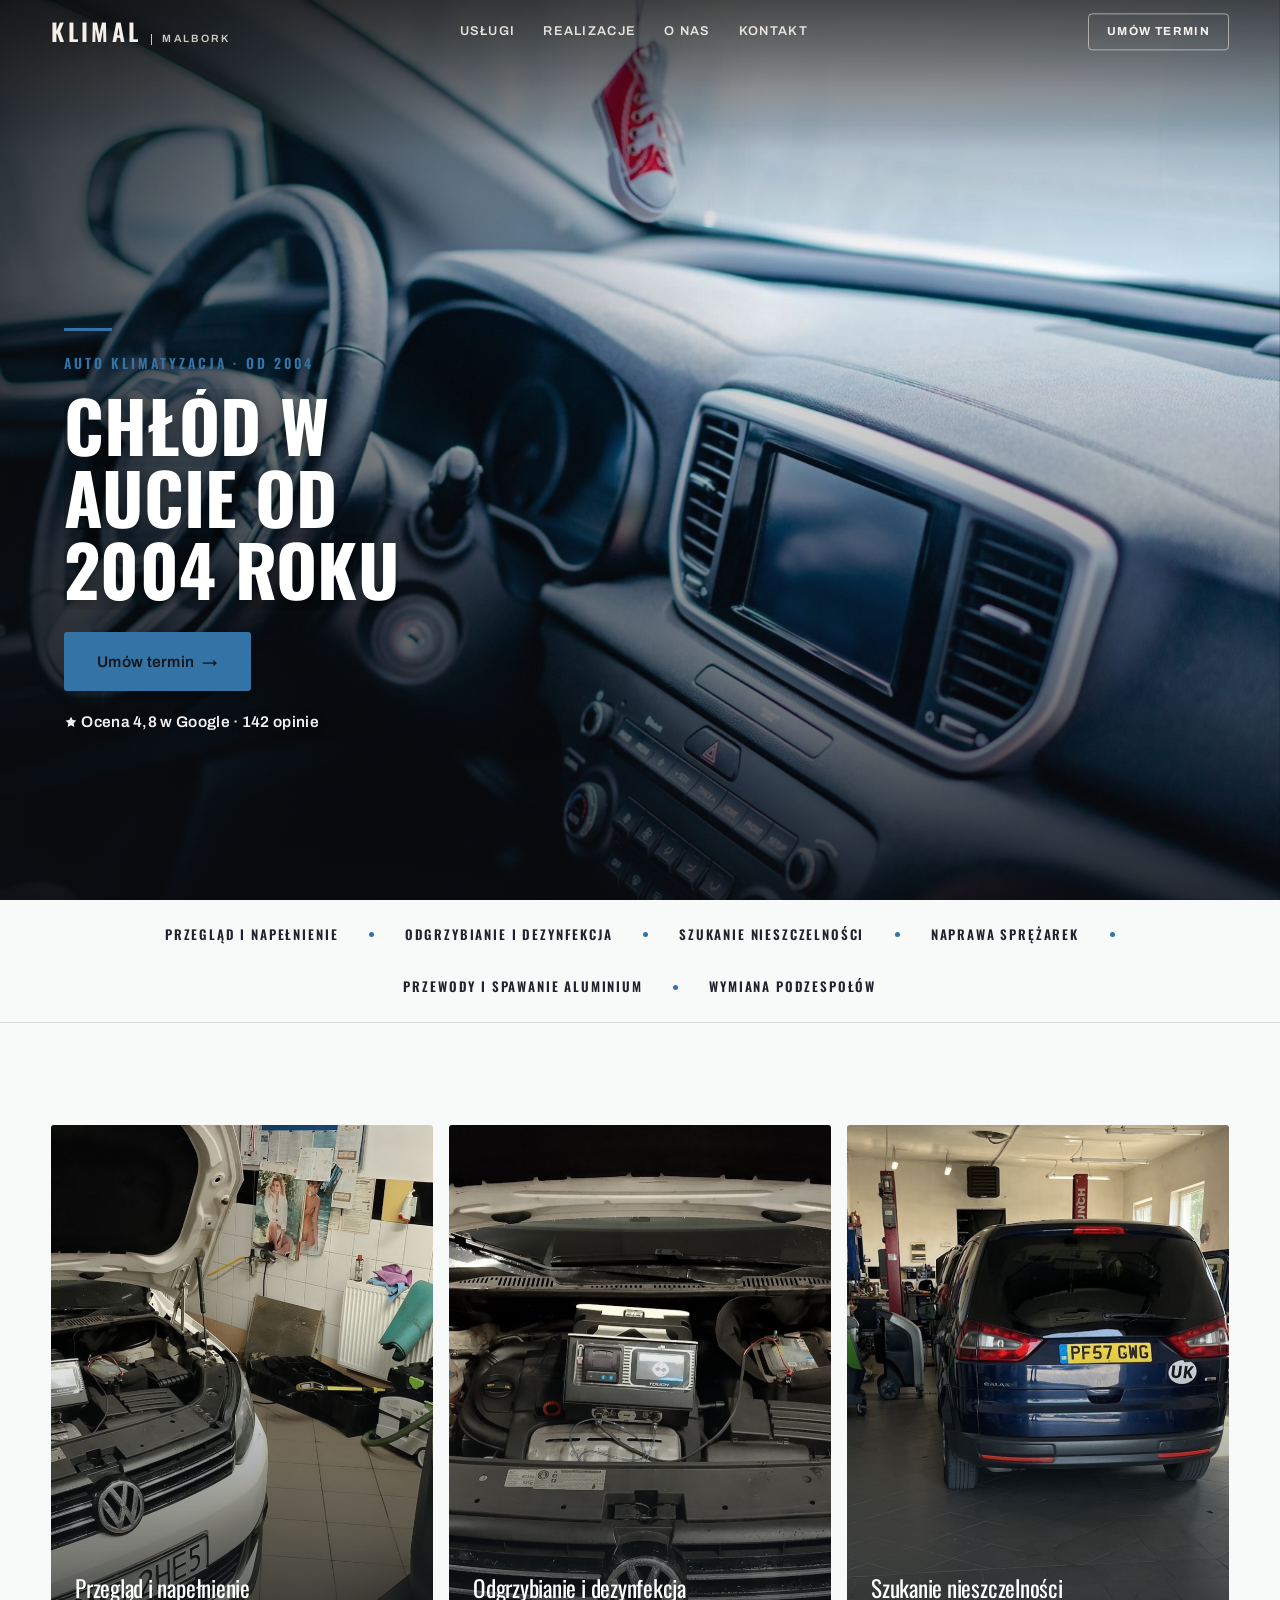
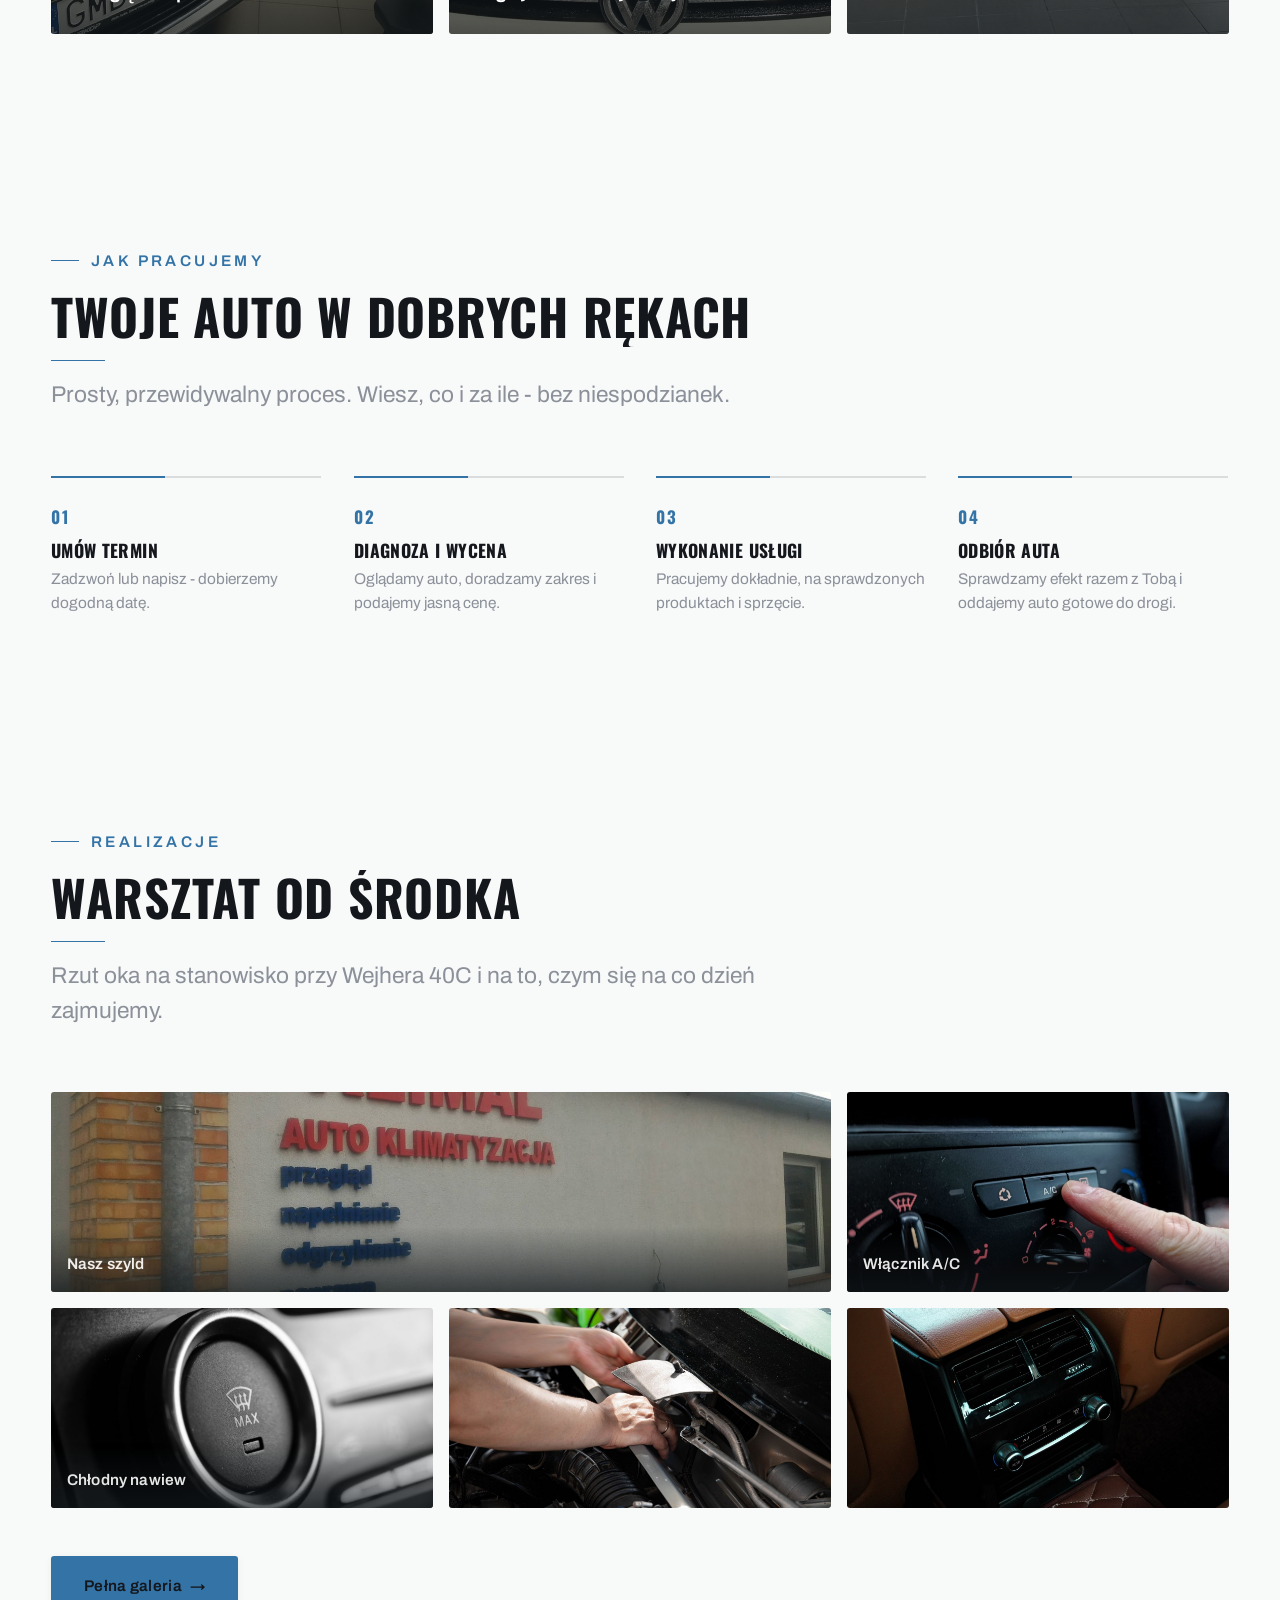
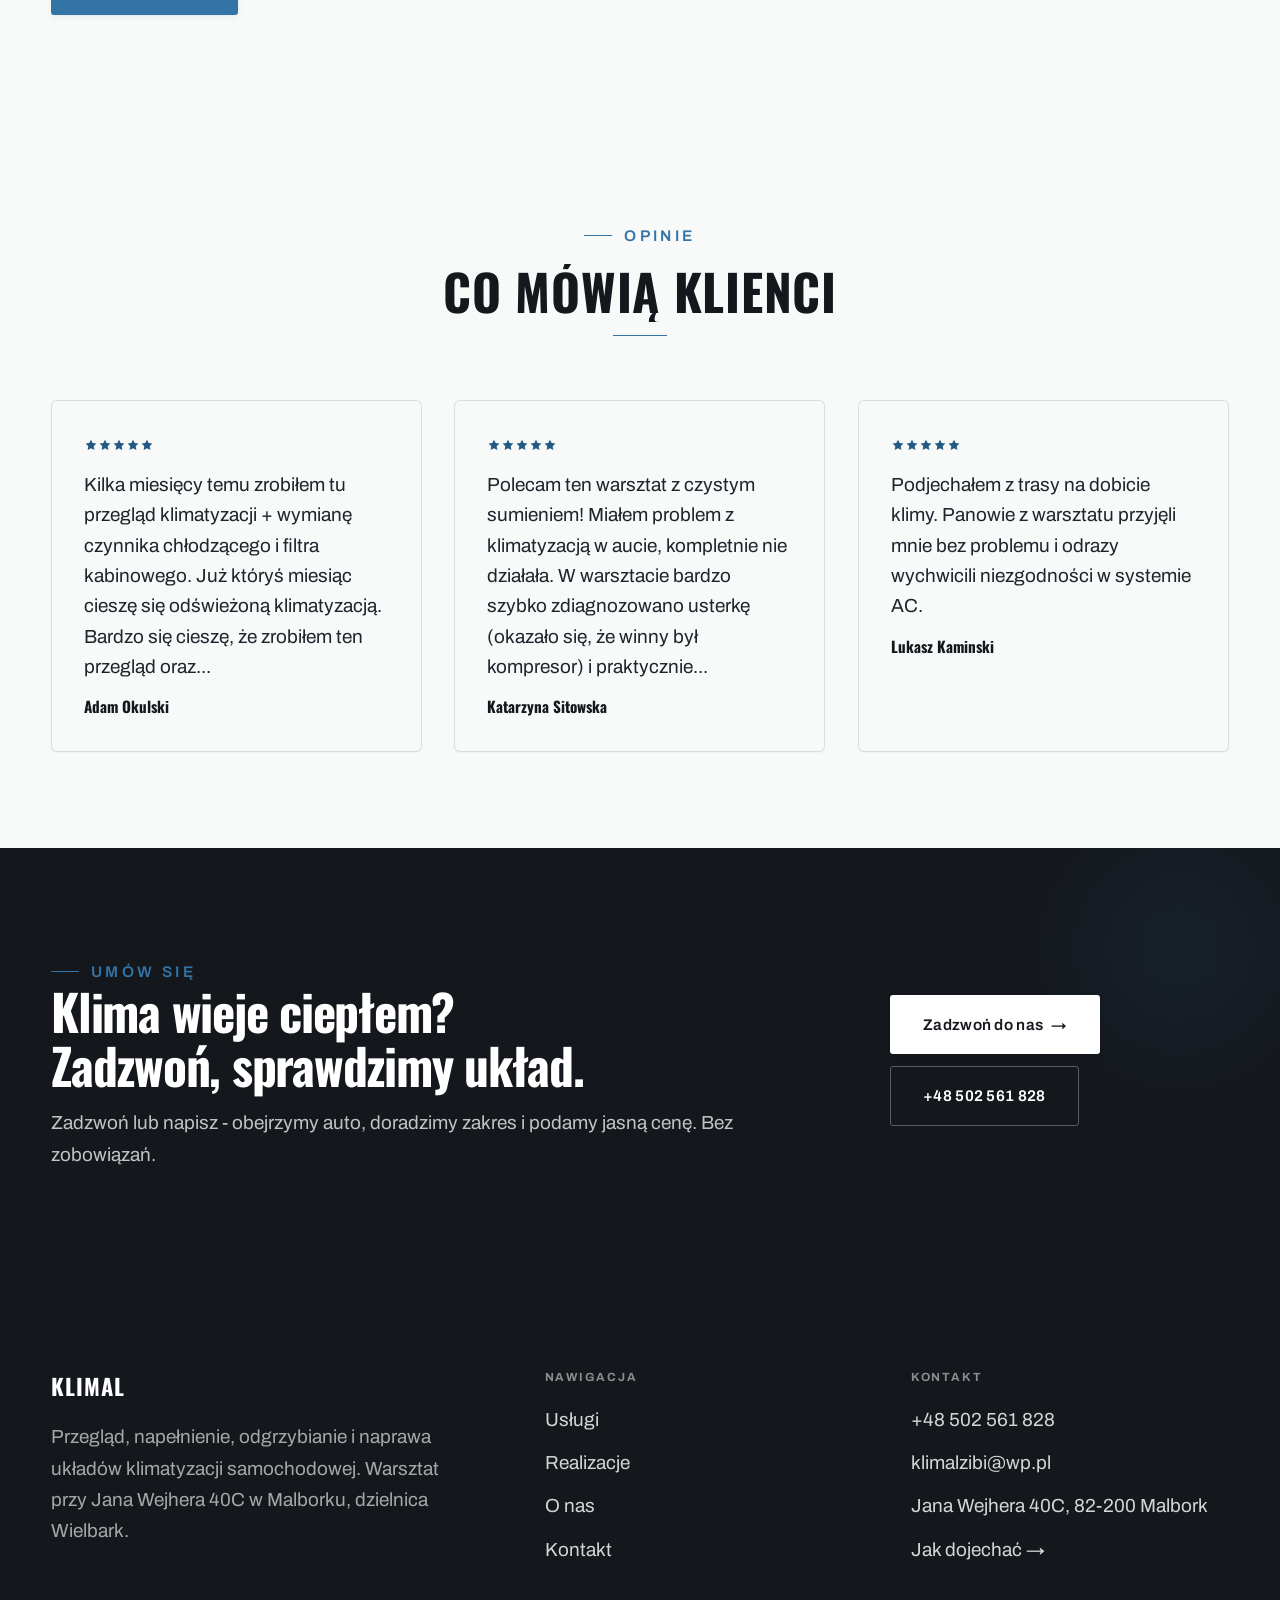
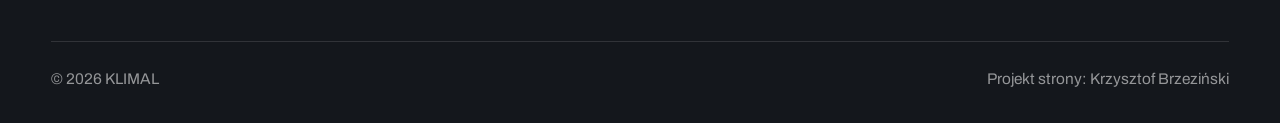
==== index.html @ 94f5cc25 "Strona demo: klimal" ====
<!DOCTYPE html>
<html lang="pl">
<head>
<meta charset="UTF-8">
<meta name="viewport" content="width=device-width, initial-scale=1.0">
<title>KLIMAL - Serwis klimatyzacji samochodowej · Malbork</title>
<meta name="description" content="KLIMAL - serwis klimatyzacji samochodowej w Malborku, ul. Jana Wejhera 40C. Przegląd i napełnienie R134a oraz R1234yf, odgrzybianie, szukanie nieszczelności, naprawa sprężarek i przewodów.">
<link rel="preconnect" href="https://fonts.googleapis.com">
<link rel="preconnect" href="https://fonts.gstatic.com" crossorigin>
<link href="https://fonts.googleapis.com/css2?family=Oswald:wght@500;600;700&family=Archivo:wght@400;500;600&display=swap" rel="stylesheet">
<link rel="stylesheet" href="assets/styles.css">
</head>
<body>

<header class="nav">
  <div class="wrap nav-inner">
    <a class="brand" href="index.html"><span class="name">KLIMAL</span><span class="sub">Malbork</span></a>
    <nav class="nav-links">
      <a href="oferta.html">Usługi</a>
      <a href="realizacje.html">Realizacje</a>
      <a href="o-nas.html">O nas</a>
      <a href="kontakt.html">Kontakt</a>
      <a href="kontakt.html" class="btn btn-accent">Umów termin</a>
    </nav>
    <button class="nav-toggle" aria-label="Menu"><span></span><span></span><span></span></button>
  </div>
</header>

<section class="hero-auto">
  <img class="ha-bg" src="img/hero.jpg" fetchpriority="high" data-rotate="img/g9.jpg|img/g10.jpg" alt="KLIMAL">
  <div class="ha-veil"></div>
  <div class="ha-inner">
    <span class="ha-tick" aria-hidden="true"></span>
    <span class="ha-kicker">Auto klimatyzacja · od 2004</span>
    <h1 class="ha-claim">Chłód w aucie od 2004 roku</h1>
    <a href="kontakt.html" class="btn btn-accent ha-cta">Umów termin <span class="arr">→</span></a>
      <p class="ha-rating"><svg class="ico-star" width="14" height="14" viewBox="0 0 24 24" style="vertical-align:-2px" aria-hidden="true"><path d="M12 2.8l2.85 5.8 6.4.93-4.63 4.5 1.1 6.37L12 17.4l-5.72 3 1.1-6.37-4.63-4.5 6.4-.93L12 2.8Z" fill="currentColor"/></svg> Ocena 4,8 w Google · 142 opinie</p>
  </div>
</section>
<section class="spec-ribbon">
  <div class="wrap">
    <ul class="sr-row reveal"><li>Przegląd i napełnienie</li><li>Odgrzybianie i dezynfekcja</li><li>Szukanie nieszczelności</li><li>Naprawa sprężarek</li><li>Przewody i spawanie aluminium</li><li>Wymiana podzespołów</li></ul>
  </div>
</section>
<section class="gateways-band">
  <div class="wrap">
    <div class="gateways">
      <a href="oferta.html" class="gateway reveal"><img src="img/g1.jpg" alt="Przegląd i napełnienie" loading="lazy"><span class="g-ttl">Przegląd i napełnienie</span></a>
      <a href="oferta.html" class="gateway reveal"><img src="img/g2.jpg" alt="Odgrzybianie i dezynfekcja" loading="lazy"><span class="g-ttl">Odgrzybianie i dezynfekcja</span></a>
      <a href="oferta.html" class="gateway reveal"><img src="img/g3.jpg" alt="Szukanie nieszczelności" loading="lazy"><span class="g-ttl">Szukanie nieszczelności</span></a>
    </div>
  </div>
</section>
<section class="auto-proc">
  <div class="wrap">
    <div class="head reveal">
      <span class="eyebrow">Jak pracujemy</span>
      <h2>Twoje auto w dobrych rękach</h2>
      <p>Prosty, przewidywalny proces. Wiesz, co i za ile - bez niespodzianek.</p>
    </div>
    <ol class="auto-proc-row">
      <li class="reveal"><span class="ap-no">01</span><h3>Umów termin</h3><p>Zadzwoń lub napisz - dobierzemy dogodną datę.</p></li>
      <li class="reveal"><span class="ap-no">02</span><h3>Diagnoza i wycena</h3><p>Oglądamy auto, doradzamy zakres i podajemy jasną cenę.</p></li>
      <li class="reveal"><span class="ap-no">03</span><h3>Wykonanie usługi</h3><p>Pracujemy dokładnie, na sprawdzonych produktach i sprzęcie.</p></li>
      <li class="reveal"><span class="ap-no">04</span><h3>Odbiór auta</h3><p>Sprawdzamy efekt razem z Tobą i oddajemy auto gotowe do drogi.</p></li>
    </ol>
  </div>
</section>
<section>
  <div class="wrap">
    <div class="head reveal">
      <span class="eyebrow">Realizacje</span>
      <h2>Warsztat od środka</h2>
      <p>Rzut oka na stanowisko przy Wejhera 40C i na to, czym się na co dzień zajmujemy.</p>
    </div>
    <div class="gallery">
      <div class="tile t-two3 reveal"><img src="img/g4.jpg" alt="Nasz szyld" loading="lazy"><div class="cap">Nasz szyld</div></div>
      <div class="tile t-third reveal"><img src="img/g5.jpg" alt="Włącznik A/C" loading="lazy"><div class="cap">Włącznik A/C</div></div>
      <div class="tile t-third reveal"><img src="img/g6.jpg" alt="Chłodny nawiew" loading="lazy"><div class="cap">Chłodny nawiew</div></div>
      <div class="tile t-third reveal"><img src="img/g7.jpg" alt="KLIMAL" loading="lazy"></div>
      <div class="tile t-third reveal"><img src="img/g8.jpg" alt="KLIMAL" loading="lazy"></div>
    </div>
    <div style="margin-top:var(--space-7)" class="reveal"><a href="realizacje.html" class="btn btn-accent">Pełna galeria <span class="arr">→</span></a></div>
  </div>
</section>
<section class="opinie">
  <div class="wrap">
    <div class="head center reveal">
      <span class="eyebrow">Opinie</span>
      <h2>Co mówią klienci</h2>
    </div>
    <div class="opinie-grid">
      <figure class="op-card reveal"><span class="op-star"><svg class="ico-star" width="14" height="14" viewBox="0 0 24 24" style="vertical-align:-2px" aria-hidden="true"><path d="M12 2.8l2.85 5.8 6.4.93-4.63 4.5 1.1 6.37L12 17.4l-5.72 3 1.1-6.37-4.63-4.5 6.4-.93L12 2.8Z" fill="currentColor"/></svg><svg class="ico-star" width="14" height="14" viewBox="0 0 24 24" style="vertical-align:-2px" aria-hidden="true"><path d="M12 2.8l2.85 5.8 6.4.93-4.63 4.5 1.1 6.37L12 17.4l-5.72 3 1.1-6.37-4.63-4.5 6.4-.93L12 2.8Z" fill="currentColor"/></svg><svg class="ico-star" width="14" height="14" viewBox="0 0 24 24" style="vertical-align:-2px" aria-hidden="true"><path d="M12 2.8l2.85 5.8 6.4.93-4.63 4.5 1.1 6.37L12 17.4l-5.72 3 1.1-6.37-4.63-4.5 6.4-.93L12 2.8Z" fill="currentColor"/></svg><svg class="ico-star" width="14" height="14" viewBox="0 0 24 24" style="vertical-align:-2px" aria-hidden="true"><path d="M12 2.8l2.85 5.8 6.4.93-4.63 4.5 1.1 6.37L12 17.4l-5.72 3 1.1-6.37-4.63-4.5 6.4-.93L12 2.8Z" fill="currentColor"/></svg><svg class="ico-star" width="14" height="14" viewBox="0 0 24 24" style="vertical-align:-2px" aria-hidden="true"><path d="M12 2.8l2.85 5.8 6.4.93-4.63 4.5 1.1 6.37L12 17.4l-5.72 3 1.1-6.37-4.63-4.5 6.4-.93L12 2.8Z" fill="currentColor"/></svg></span><blockquote>Kilka miesięcy temu zrobiłem tu przegląd klimatyzacji + wymianę czynnika chłodzącego i filtra kabinowego. Już któryś miesiąc cieszę się odświeżoną klimatyzacją. Bardzo się cieszę, że zrobiłem ten przegląd oraz...</blockquote><span class="op-autor">Adam Okulski</span></figure>
      <figure class="op-card reveal"><span class="op-star"><svg class="ico-star" width="14" height="14" viewBox="0 0 24 24" style="vertical-align:-2px" aria-hidden="true"><path d="M12 2.8l2.85 5.8 6.4.93-4.63 4.5 1.1 6.37L12 17.4l-5.72 3 1.1-6.37-4.63-4.5 6.4-.93L12 2.8Z" fill="currentColor"/></svg><svg class="ico-star" width="14" height="14" viewBox="0 0 24 24" style="vertical-align:-2px" aria-hidden="true"><path d="M12 2.8l2.85 5.8 6.4.93-4.63 4.5 1.1 6.37L12 17.4l-5.72 3 1.1-6.37-4.63-4.5 6.4-.93L12 2.8Z" fill="currentColor"/></svg><svg class="ico-star" width="14" height="14" viewBox="0 0 24 24" style="vertical-align:-2px" aria-hidden="true"><path d="M12 2.8l2.85 5.8 6.4.93-4.63 4.5 1.1 6.37L12 17.4l-5.72 3 1.1-6.37-4.63-4.5 6.4-.93L12 2.8Z" fill="currentColor"/></svg><svg class="ico-star" width="14" height="14" viewBox="0 0 24 24" style="vertical-align:-2px" aria-hidden="true"><path d="M12 2.8l2.85 5.8 6.4.93-4.63 4.5 1.1 6.37L12 17.4l-5.72 3 1.1-6.37-4.63-4.5 6.4-.93L12 2.8Z" fill="currentColor"/></svg><svg class="ico-star" width="14" height="14" viewBox="0 0 24 24" style="vertical-align:-2px" aria-hidden="true"><path d="M12 2.8l2.85 5.8 6.4.93-4.63 4.5 1.1 6.37L12 17.4l-5.72 3 1.1-6.37-4.63-4.5 6.4-.93L12 2.8Z" fill="currentColor"/></svg></span><blockquote>Polecam ten warsztat z czystym sumieniem! Miałem problem z klimatyzacją w aucie, kompletnie nie działała. W warsztacie bardzo szybko zdiagnozowano usterkę (okazało się, że winny był kompresor) i praktycznie...</blockquote><span class="op-autor">Katarzyna Sitowska</span></figure>
      <figure class="op-card reveal"><span class="op-star"><svg class="ico-star" width="14" height="14" viewBox="0 0 24 24" style="vertical-align:-2px" aria-hidden="true"><path d="M12 2.8l2.85 5.8 6.4.93-4.63 4.5 1.1 6.37L12 17.4l-5.72 3 1.1-6.37-4.63-4.5 6.4-.93L12 2.8Z" fill="currentColor"/></svg><svg class="ico-star" width="14" height="14" viewBox="0 0 24 24" style="vertical-align:-2px" aria-hidden="true"><path d="M12 2.8l2.85 5.8 6.4.93-4.63 4.5 1.1 6.37L12 17.4l-5.72 3 1.1-6.37-4.63-4.5 6.4-.93L12 2.8Z" fill="currentColor"/></svg><svg class="ico-star" width="14" height="14" viewBox="0 0 24 24" style="vertical-align:-2px" aria-hidden="true"><path d="M12 2.8l2.85 5.8 6.4.93-4.63 4.5 1.1 6.37L12 17.4l-5.72 3 1.1-6.37-4.63-4.5 6.4-.93L12 2.8Z" fill="currentColor"/></svg><svg class="ico-star" width="14" height="14" viewBox="0 0 24 24" style="vertical-align:-2px" aria-hidden="true"><path d="M12 2.8l2.85 5.8 6.4.93-4.63 4.5 1.1 6.37L12 17.4l-5.72 3 1.1-6.37-4.63-4.5 6.4-.93L12 2.8Z" fill="currentColor"/></svg><svg class="ico-star" width="14" height="14" viewBox="0 0 24 24" style="vertical-align:-2px" aria-hidden="true"><path d="M12 2.8l2.85 5.8 6.4.93-4.63 4.5 1.1 6.37L12 17.4l-5.72 3 1.1-6.37-4.63-4.5 6.4-.93L12 2.8Z" fill="currentColor"/></svg></span><blockquote>Podjechałem z trasy na dobicie klimy. Panowie z warsztatu przyjęli mnie bez problemu i odrazy wychwicili niezgodności w systemie AC.</blockquote><span class="op-autor">Lukasz Kaminski</span></figure>
    </div>
  </div>
</section>
<section class="cta">
  <div class="wrap">
    <div class="reveal">
      <span class="eyebrow">Umów się</span>
      <h2>Klima wieje ciepłem? Zadzwoń, sprawdzimy układ.</h2>
      <p>Zadzwoń lub napisz - obejrzymy auto, doradzimy zakres i podamy jasną cenę. Bez zobowiązań.</p>
    </div>
    <div class="cta-actions reveal">
      <a href="kontakt.html" class="btn btn-light">Zadzwoń do nas <span class="arr">→</span></a>
      <a href="tel:+48502561828" class="btn btn-ghost" style="color:#fff;border-color:rgba(255,255,255,.3)">+48 502 561 828</a>
    </div>
  </div>
</section>

<footer>
  <div class="wrap">
    <div class="foot-grid">
      <div class="foot-brand">
        <div class="name">KLIMAL</div>
        <p>Przegląd, napełnienie, odgrzybianie i naprawa układów klimatyzacji samochodowej. Warsztat przy Jana Wejhera 40C w Malborku, dzielnica Wielbark.</p>
      </div>
      <div class="foot-col">
        <h4>Nawigacja</h4>
        <a href="oferta.html">Usługi</a>
        <a href="realizacje.html">Realizacje</a>
        <a href="o-nas.html">O nas</a>
        <a href="kontakt.html">Kontakt</a>
      </div>
      <div class="foot-col">
        <h4>Kontakt</h4>
        <a href="tel:+48502561828">+48 502 561 828</a>
        <a href="mailto:klimalzibi@wp.pl">klimalzibi@wp.pl</a>
        <p>Jana Wejhera 40C, 82-200 Malbork</p>
        <a href="https://maps.google.com/?cid=12761641391974895231" target="_blank" rel="noopener">Jak dojechać →</a>
      </div>
    </div>
    <div class="foot-bot">
      <span>© 2026 KLIMAL</span>
      <span>Projekt strony: Krzysztof Brzeziński</span>
    </div>
  </div>
</footer>
<div class="sticky-reserve"><a class="sr-book" href="kontakt.html">Umów termin</a><a class="sr-call" href="tel:+48502561828" aria-label="Zadzwoń"><svg class="ico-tel" width="16" height="16" viewBox="0 0 24 24" fill="none" aria-hidden="true"><path d="M6.6 10.8a15.5 15.5 0 0 0 6.6 6.6l2.2-2.2a1 1 0 0 1 1-.24 11.4 11.4 0 0 0 3.6.58 1 1 0 0 1 1 1V20a1 1 0 0 1-1 1A17 17 0 0 1 3 4a1 1 0 0 1 1-1h3.5a1 1 0 0 1 1 1c0 1.25.2 2.46.58 3.6a1 1 0 0 1-.25 1l-2.23 2.2Z" fill="currentColor"/></svg></a></div>

<script src="assets/main.js"></script>
</body>
</html>
---- assets/styles.css ----
/* ============================================================
   STOLBASZ — premium, architektoniczny B2B fit-out
   Jasna paleta, zero brązu. System wg premium-web-craft.
   Projekt strony: Krzysztof Brzeziński
   ============================================================ */

:root{
  /* PALETA — jasna, architektoniczna, chłodna */
  --paper:#f4f5f7;          /* główne tło */
  --paper-2:#e7e9ee;        /* sekcje alternatywne (chłodny jasny szary) */
  --paper-3:#e7e9ee;        /* delikatne wypełnienia */
  --ink:#14171c;            /* tekst główny — chłodny grafit */
  --ink-soft:#1f242c;       /* nagłówki drugorzędne */
  --muted:#8b9099;          /* tekst poboczny */
  --line:rgba(20,23,28,.12);/* hairline */
  --accent:#c8a04a;         /* stonowany petrol-slate — jedyny akcent */
  --accent-d:#9a7a31;
  --accent-soft:rgba(200,160,74,.10);
  --dark:#14171c;           /* sekcje ciemne (stopka/CTA) */

  /* ODSTĘPY — skala 4/8 */
  --space-1:4px; --space-2:8px; --space-3:12px; --space-4:16px; --space-5:24px;
  --space-6:32px; --space-7:48px; --space-8:64px; --space-9:96px; --space-10:128px;

  /* TYPOGRAFIA — fluid clamp() (skala podbita 16.07.2026: większe, czytelniejsze litery — uwaga Adama) */
  --text-sm:clamp(.9rem,.87rem + .12vw,1rem);
  --text-base:clamp(1.08rem,1.04rem + .18vw,1.2rem);
  --text-lg:clamp(1.24rem,1.15rem + .34vw,1.44rem);
  --text-h3:clamp(1.34rem,1.22rem + .55vw,1.66rem);
  --text-h2:clamp(2.1rem,1.66rem + 2.1vw,3.1rem);
  --text-h1:clamp(2.9rem,2.1rem + 4vw,5.1rem);

  /* PROMIENIE — architektoniczne, raczej ostre */
  --r-sm:3px; --r-md:6px; --r-lg:10px;

  /* RUCH */
  --ease:cubic-bezier(.25,.46,.45,.94); --dur:.24s;

  /* CIENIE — miękkie, warstwowe */
  --sh-sm:0 1px 2px rgba(16,24,32,.04), 0 2px 8px rgba(16,24,32,.05);
  --sh-md:0 2px 6px rgba(16,24,32,.05), 0 12px 28px -8px rgba(16,24,32,.12);
  --sh-lg:0 6px 14px rgba(16,24,32,.07), 0 26px 56px -18px rgba(16,24,32,.22);

  --hairline:1px solid var(--line);

  --font-display:'Oswald','Archivo',sans-serif;
  --font-body:'Archivo',sans-serif;
}

*{box-sizing:border-box;margin:0;padding:0}
html{scroll-behavior:smooth}
body{
  font-family:var(--font-body);
  font-size:var(--text-base);
  line-height:1.65;
  color:var(--ink);
  background:var(--paper);
  -webkit-font-smoothing:antialiased;
  text-rendering:optimizeLegibility;
}
img{max-width:100%;display:block}
a{color:inherit;text-decoration:none}

.wrap{width:min(92%,1180px);margin-inline:auto}
section{padding-block:clamp(52px,6.5vw,96px)}

h1,h2,h3{font-family:var(--font-display);font-weight:700;line-height:1.08;letter-spacing:-.02em;color:var(--ink)}
h1{font-size:var(--text-h1);letter-spacing:-.035em}
h2{font-size:var(--text-h2);letter-spacing:-.025em}
h3{font-size:var(--text-h3)}
p{max-width:65ch}

.eyebrow{
  font-family:var(--font-body);
  font-size:var(--text-sm);
  font-weight:600;
  letter-spacing:.18em;
  text-transform:uppercase;
  color:var(--accent);
  display:inline-flex;align-items:center;gap:var(--space-3);
}
.eyebrow::before{content:"";width:28px;height:1px;background:var(--accent);display:inline-block}

.muted{color:var(--muted)}
.lead{font-size:var(--text-lg);line-height:1.55;color:var(--ink-soft);max-width:50ch}

/* ---------- BUTTONS ---------- */
.btn{
  display:inline-flex;align-items:center;gap:var(--space-2);
  font-weight:600;font-size:var(--text-sm);letter-spacing:.02em;
  padding:var(--space-4) var(--space-6);
  border-radius:var(--r-sm);
  transition:transform var(--dur) var(--ease),box-shadow var(--dur) var(--ease),background var(--dur) var(--ease);
  cursor:pointer;border:1px solid transparent;
}
.btn-accent{background:var(--accent);color:#fff;box-shadow:var(--sh-sm)}
.btn-accent:hover{background:var(--accent-d);transform:translateY(-2px);box-shadow:var(--sh-md)}
.btn-accent:active{transform:translateY(0);box-shadow:var(--sh-sm)}
.btn-ghost{background:transparent;color:var(--ink);border-color:var(--line)}
.btn-ghost:hover{border-color:var(--accent);color:var(--accent);transform:translateY(-2px)}
.btn-light{background:#fff;color:var(--ink);box-shadow:var(--sh-sm)}
.btn-light:hover{transform:translateY(-2px);box-shadow:var(--sh-md)}
.btn .arr{transition:transform var(--dur) var(--ease)}
.btn:hover .arr{transform:translateX(4px)}

/* ---------- NAV ---------- */
.nav{
  position:sticky;top:0;z-index:50;
  background:color-mix(in srgb,var(--paper) 88%,transparent);
  backdrop-filter:saturate(140%) blur(10px);
  border-bottom:var(--hairline);
}
.nav-inner{display:flex;align-items:center;justify-content:space-between;height:72px}
.brand{display:flex;flex-direction:column;line-height:1}
.brand .name{font-family:var(--font-display);font-weight:800;font-size:1.35rem;letter-spacing:.04em}
.brand .sub{font-size:.62rem;letter-spacing:.34em;text-transform:uppercase;color:var(--muted);margin-top:5px}
.nav-links{display:flex;align-items:center;gap:var(--space-6)}
.nav-links a{font-size:var(--text-sm);font-weight:500;color:var(--ink-soft);position:relative;padding-block:4px;transition:color var(--dur) var(--ease)}
.nav-links a::after{content:"";position:absolute;left:0;bottom:0;width:0;height:1.5px;background:var(--accent);transition:width var(--dur) var(--ease)}
.nav-links a:hover,.nav-links a.active{color:var(--ink)}
.nav-links a:hover::after,.nav-links a.active::after{width:100%}
.nav-links .btn{padding:var(--space-2) var(--space-5)}
/* przyciski w nav: właściwy kolor (przebij .nav-links a) + bez podkreślenia */
.nav-links a.btn-accent{color:#fff}
.nav-links a.btn-ghost,.nav-links a.btn-light{color:var(--ink)}
.nav-links a.btn::after{display:none}
.nav-toggle{display:none;background:none;border:none;cursor:pointer;flex-direction:column;gap:5px;padding:8px}
.nav-toggle span{width:24px;height:2px;background:var(--ink);transition:var(--dur)}

/* ---------- HERO (split) ---------- */
.hero{position:relative;overflow:hidden;border-bottom:var(--hairline)}
.hero-grid{display:grid;grid-template-columns:1.05fr .95fr;gap:clamp(24px,4vw,60px);align-items:center;
  padding-block:clamp(36px,4.5vw,64px)}
.hero-copy .eyebrow{margin-bottom:var(--space-5)}
.hero-copy h1{margin-bottom:var(--space-5)}
.hero-copy .lead{margin-bottom:var(--space-7)}
.hero-actions{display:flex;flex-wrap:wrap;gap:var(--space-4)}
.hero-art{position:relative;aspect-ratio:4/3;border-radius:var(--r-lg);overflow:hidden;box-shadow:var(--sh-lg)}
.hero-art img{width:100%;height:100%;object-fit:cover}
.hero-art::after{content:"";position:absolute;inset:0;background:linear-gradient(180deg,transparent 55%,rgba(18,24,28,.28))}
.hero-badge{position:absolute;left:var(--space-5);bottom:var(--space-5);z-index:2;
  background:rgba(252,252,251,.94);backdrop-filter:blur(4px);
  border-radius:var(--r-md);padding:var(--space-4) var(--space-5);box-shadow:var(--sh-md);max-width:78%}
.hero-badge strong{display:block;font-family:var(--font-display);font-size:1rem;letter-spacing:-.01em}
.hero-badge span{font-size:var(--text-sm);color:var(--muted)}

/* ---------- HERO duży / kinowy (strona główna) ---------- */
.hero-cine{position:relative;min-height:clamp(560px,82vh,840px);min-height:clamp(560px,82svh,840px);display:flex;align-items:center;overflow:hidden;border-bottom:var(--hairline)}
.hero-cine>img{position:absolute;inset:0;width:100%;height:100%;object-fit:cover;z-index:0}
.hero-cine::after{content:"";position:absolute;inset:0;z-index:1;
  background:linear-gradient(95deg,rgba(13,18,23,.86) 0%,rgba(13,18,23,.64) 32%,rgba(13,18,23,.24) 62%,rgba(13,18,23,.04) 100%)}
.hero-cine .wrap{position:relative;z-index:2;padding-block:var(--space-8)}
.hero-cine .hero-copy{max-width:660px}
.hero-cine .eyebrow{color:#fff;margin-bottom:var(--space-5)}
.hero-cine .eyebrow::before{background:#fff}
.hero-cine h1{color:#fff;margin-bottom:var(--space-5);font-size:clamp(2.9rem,2rem + 4.4vw,5.2rem)}
.hero-cine .lead{color:rgba(255,255,255,.92);max-width:48ch;margin-bottom:var(--space-7)}
.hero-cine .hero-actions{display:flex;flex-wrap:wrap;gap:var(--space-4)}
@media(max-width:680px){
  .hero-cine{min-height:clamp(520px,76vh,640px);min-height:clamp(520px,76svh,640px);align-items:flex-end}
  .hero-cine::after{background:linear-gradient(0deg,rgba(13,18,23,.9) 6%,rgba(13,18,23,.45) 55%,rgba(13,18,23,.25) 100%)}
  .hero-cine .wrap{padding-bottom:var(--space-9)}
}

/* full-bleed hero variant (podstrony) */
.pagehead{position:relative;min-height:46vh;min-height:46svh;display:flex;align-items:flex-end;overflow:hidden;border-bottom:var(--hairline)}
.pagehead img{position:absolute;inset:0;width:100%;height:100%;object-fit:cover}
.pagehead::after{content:"";position:absolute;inset:0;background:linear-gradient(180deg,rgba(18,24,28,.25),rgba(18,24,28,.62))}
.pagehead .wrap{position:relative;z-index:2;padding-block:var(--space-9);color:#fff}
.pagehead h1{color:#fff;max-width:18ch}
.pagehead .eyebrow{color:#fff}
.pagehead .eyebrow::before{background:#fff}
.pagehead p{color:rgba(255,255,255,.86);margin-top:var(--space-4);max-width:54ch}

/* ---------- STRIP (pasek skrótów / liczby) ---------- */
.strip{background:var(--dark);color:#fff}
.strip .wrap{display:grid;grid-template-columns:repeat(4,1fr);gap:var(--space-6);padding-block:var(--space-8)}
.strip .item .k{font-family:var(--font-display);font-size:clamp(1.6rem,1.2rem + 1.4vw,2.4rem);font-weight:800;letter-spacing:-.02em;color:#fff}
.strip .item .v{font-size:var(--text-sm);color:rgba(255,255,255,.66);margin-top:var(--space-2);line-height:1.45}
.strip .item{border-left:2px solid var(--accent);padding-left:var(--space-5)}

/* ---------- SECTION HEAD ---------- */
.head{max-width:48rem;margin-bottom:var(--space-8)}
.head.center{margin-inline:auto;text-align:center}
.head .eyebrow{margin-bottom:var(--space-4)}
.head h2{margin-bottom:var(--space-4)}
.head p{color:var(--muted);font-size:var(--text-lg);line-height:1.55}
.head.center p{margin-inline:auto}

/* ---------- INTRO SPLIT ---------- */
.split{display:grid;grid-template-columns:.92fr 1.08fr;gap:clamp(28px,5vw,80px);align-items:center}
.split.rev{grid-template-columns:1.08fr .92fr}
.split.rev .split-art{order:-1}
.split-art{position:relative;aspect-ratio:5/4;border-radius:var(--r-lg);overflow:hidden;box-shadow:var(--sh-lg)}
.split-art img{width:100%;height:100%;object-fit:cover}
.split-copy h2{margin-bottom:var(--space-5)}
.split-copy p+p{margin-top:var(--space-4)}
.split-copy .btn{margin-top:var(--space-6)}

/* ---------- SERVICES (zakres) ---------- */
.svc-grid{display:grid;grid-template-columns:repeat(auto-fit,minmax(280px,1fr));gap:var(--space-5)}
.svc{background:#fff;border:var(--hairline);border-radius:var(--r-md);padding:var(--space-7) var(--space-6);
  transition:transform var(--dur) var(--ease),box-shadow var(--dur) var(--ease),border-color var(--dur) var(--ease);
  position:relative;overflow:hidden}
.svc::before{content:"";position:absolute;left:0;top:0;width:3px;height:0;background:var(--accent);transition:height var(--dur) var(--ease)}
.svc:hover{transform:translateY(-4px);box-shadow:var(--sh-md);border-color:transparent}
.svc:hover::before{height:100%}
.svc .ic{font-family:var(--font-display);font-size:.8rem;font-weight:700;letter-spacing:.12em;color:var(--accent);margin-bottom:var(--space-4)}
.svc h3{margin-bottom:var(--space-3);font-size:1.22rem}
.svc p{color:var(--muted);font-size:var(--text-base);line-height:1.6}

/* big detailed service rows */
.svc-row{display:grid;grid-template-columns:.8fr 1.2fr;gap:clamp(20px,4vw,60px);align-items:center;padding-block:var(--space-8)}
.svc-row+.svc-row{border-top:var(--hairline)}
.svc-row.rev{grid-template-columns:1.2fr .8fr}
.svc-row.rev .svc-row-art{order:-1}
.svc-row-art{aspect-ratio:4/3;border-radius:var(--r-md);overflow:hidden;box-shadow:var(--sh-md)}
.svc-row-art img{width:100%;height:100%;object-fit:cover}
.svc-row h3{font-size:1.5rem;margin-bottom:var(--space-4)}
.svc-row .num{font-family:var(--font-display);font-size:.85rem;font-weight:700;letter-spacing:.14em;color:var(--accent);display:block;margin-bottom:var(--space-3)}
.svc-row ul{list-style:none;margin-top:var(--space-4);display:flex;flex-direction:column;gap:var(--space-2)}
.svc-row li{position:relative;padding-left:var(--space-5);color:var(--muted);font-size:var(--text-base)}
.svc-row li::before{content:"";position:absolute;left:0;top:.62em;width:8px;height:1px;background:var(--accent)}

/* ---------- GALLERY (realizacje) ---------- */
.gallery{display:grid;grid-template-columns:repeat(12,1fr);gap:var(--space-4);grid-auto-rows:200px}
/* GALERIA MASONRY — pionowe zdjęcia (portrety beauty/wellness) bez przycinania: kolumny, height auto */
.gallery-masonry{column-count:3;column-gap:var(--space-4)}
@media(max-width:900px){.gallery-masonry{column-count:2}}
@media(max-width:560px){.gallery-masonry{column-count:1}}
.gallery-masonry .m-tile{break-inside:avoid;margin:0 0 var(--space-4);padding:0;position:relative;overflow:hidden;border-radius:var(--r-md);border:1px solid var(--line)}
.gallery-masonry .m-tile img{width:100%;height:auto;display:block}
.gallery-masonry .m-tile .cap{position:absolute;left:0;right:0;bottom:0;padding:var(--space-4);color:#fff;background:linear-gradient(0deg,rgba(0,0,0,.55),transparent);font-size:var(--text-sm)}
.gallery-masonry .m-tile .cap small{display:block;font-weight:400;opacity:.78;letter-spacing:.04em;text-transform:uppercase;font-size:.66rem;margin-top:3px}
.tile{position:relative;overflow:hidden;border-radius:var(--r-md);box-shadow:var(--sh-sm);
  transition:transform var(--dur) var(--ease),box-shadow var(--dur) var(--ease)}
.tile img{width:100%;height:100%;object-fit:cover;transition:transform .6s var(--ease)}
.tile:hover{box-shadow:var(--sh-md)}
.tile:hover img{transform:scale(1.05)}
.tile .cap{position:absolute;left:0;right:0;bottom:0;padding:var(--space-5) var(--space-4) var(--space-4);
  background:linear-gradient(transparent,rgba(18,24,28,.78));color:#fff;
  font-size:var(--text-sm);font-weight:600;letter-spacing:.01em;
  opacity:0;transform:translateY(8px);transition:var(--dur) var(--ease)}
.tile:hover .cap{opacity:1;transform:translateY(0)}
.tile .cap small{display:block;font-weight:400;opacity:.78;letter-spacing:.04em;text-transform:uppercase;font-size:.66rem;margin-top:3px}
/* bento spans */
.t-wide{grid-column:span 6}
.t-tall{grid-column:span 6;grid-row:span 2}
.t-std{grid-column:span 6}
.t-third{grid-column:span 4}
.t-two3{grid-column:span 8}

/* ---------- TRUST / WIARYGODNOŚĆ ---------- */
.trust{background:var(--paper-2)}
.trust-grid{display:grid;grid-template-columns:repeat(auto-fit,minmax(240px,1fr));gap:var(--space-5);margin-top:var(--space-7)}
.trust-card{background:#fff;border-radius:var(--r-md);padding:var(--space-7) var(--space-6);box-shadow:var(--sh-sm);border-top:3px solid var(--accent)}
.trust-card .big{font-family:var(--font-display);font-size:clamp(1.8rem,1.3rem + 1.6vw,2.6rem);font-weight:800;letter-spacing:-.02em;color:var(--ink);line-height:1}
.trust-card h3{font-size:1.12rem;margin:var(--space-3) 0 var(--space-2)}
.trust-card p{color:var(--muted);font-size:var(--text-base);line-height:1.55}

/* ---------- CTA band ---------- */
.cta{background:var(--dark);color:#fff;position:relative;overflow:hidden}
.cta .wrap{display:grid;grid-template-columns:1.4fr .6fr;gap:var(--space-7);align-items:center;position:relative;z-index:2}
.cta h2{color:#fff;max-width:20ch}
.cta p{color:rgba(255,255,255,.74);margin-top:var(--space-4)}
.cta-actions{display:flex;flex-direction:column;gap:var(--space-3);align-items:flex-start}
.cta::before{content:"";position:absolute;right:-80px;top:-80px;width:360px;height:360px;border-radius:50%;
  background:radial-gradient(circle,var(--accent-soft),transparent 70%)}

/* ---------- CONTACT ---------- */
.contact-grid{display:grid;grid-template-columns:.85fr 1.15fr;gap:clamp(28px,4vw,56px);align-items:start}
.info-list{display:flex;flex-direction:column;gap:var(--space-2)}
.info-row{display:flex;gap:var(--space-4);align-items:flex-start;padding-block:var(--space-4);border-bottom:var(--hairline)}
.info-row .ic{flex:none;width:42px;height:42px;display:grid;place-items:center;border-radius:50%;
  background:var(--accent-soft);color:var(--accent);font-size:1.05rem}
.info-row .lbl{font-size:.72rem;letter-spacing:.14em;text-transform:uppercase;color:var(--muted)}
.info-row .val{font-weight:600;font-size:var(--text-base);margin-top:2px}
.info-row a.val:hover{color:var(--accent)}
.map{border:none;border-radius:var(--r-lg);box-shadow:var(--sh-md);width:100%;height:100%;min-height:380px;filter:grayscale(.2) contrast(1.02)}
.form{background:#fff;border:var(--hairline);border-radius:var(--r-lg);padding:clamp(24px,3vw,40px);box-shadow:var(--sh-sm)}
.form .fld{margin-bottom:var(--space-5)}
.form label{display:block;font-size:var(--text-sm);font-weight:600;margin-bottom:var(--space-2)}
.form input,.form textarea{width:100%;font-family:inherit;font-size:var(--text-base);color:var(--ink);
  padding:var(--space-4);border:var(--hairline);border-radius:var(--r-sm);background:var(--paper);transition:border-color var(--dur)}
.form input:focus,.form textarea:focus{outline:none;border-color:var(--accent);background:#fff}
.form textarea{resize:vertical;min-height:120px}
.form .note{font-size:var(--text-sm);color:var(--muted);margin-top:var(--space-3)}

/* ---------- FOOTER ---------- */
footer{background:var(--dark);color:#fff;padding-block:var(--space-9) var(--space-6)}
.foot-grid{display:grid;grid-template-columns:1.4fr 1fr 1fr;gap:var(--space-7);margin-bottom:var(--space-8)}
.foot-brand .name{font-family:var(--font-display);font-weight:800;font-size:1.4rem;letter-spacing:.04em}
.foot-brand p{color:rgba(255,255,255,.62);margin-top:var(--space-4);font-size:var(--text-base);max-width:38ch}
.foot-col h4{font-size:.74rem;letter-spacing:.16em;text-transform:uppercase;color:rgba(255,255,255,.5);margin-bottom:var(--space-4)}
.foot-col a,.foot-col p{display:block;color:rgba(255,255,255,.82);font-size:var(--text-base);margin-bottom:var(--space-3)}
.foot-col a:hover{color:#fff}
.foot-bot{border-top:1px solid rgba(255,255,255,.12);padding-top:var(--space-5);display:flex;justify-content:space-between;flex-wrap:wrap;gap:var(--space-3);
  font-size:var(--text-sm);color:rgba(255,255,255,.55)}
.foot-bot a:hover{color:#fff}

/* ---------- REVEAL ---------- */
.reveal{opacity:0;transform:translateY(22px);transition:opacity .6s var(--ease),transform .6s var(--ease)}
.reveal.in{opacity:1;transform:none}

/* ---------- RESPONSIVE ---------- */
@media(max-width:920px){
  .hero-grid,.split,.split.rev,.svc-row,.svc-row.rev,.cta .wrap,.contact-grid,.foot-grid{grid-template-columns:1fr}
  .split.rev .split-art,.svc-row.rev .svc-row-art{order:0}
  .hero-art{aspect-ratio:16/10;max-height:420px}
  .strip .wrap{grid-template-columns:repeat(2,1fr);gap:var(--space-7)}
  .gallery{grid-auto-rows:180px}
  .t-wide,.t-tall,.t-std,.t-third,.t-two3{grid-column:span 6}
  .t-tall{grid-row:span 1}
  .cta-actions{flex-direction:row;flex-wrap:wrap}
  .foot-grid{gap:var(--space-6)}
}
@media(max-width:680px){
  .nav-links{position:fixed;inset:72px 0 auto 0;background:var(--paper);flex-direction:column;align-items:stretch;
    gap:0;padding:var(--space-4) 6%;border-bottom:var(--hairline);box-shadow:var(--sh-md);
    transform:translateY(-120%);transition:transform var(--dur) var(--ease)}
  .nav-links.open{transform:translateY(0)}
  .nav-links a{padding-block:var(--space-4);border-bottom:var(--hairline)}
  .nav-links .btn{margin-top:var(--space-3);justify-content:center}
  .nav-toggle{display:flex}
  .strip .wrap{grid-template-columns:1fr}
  .gallery{grid-template-columns:repeat(6,1fr)}
  .foot-grid{grid-template-columns:1fr}
}
@media(prefers-reduced-motion:reduce){
  *{animation-duration:.01ms!important;transition:none!important}
  .reveal{opacity:1!important;transform:none!important}
  html{scroll-behavior:auto}
}

/* ============================================================
   PREMIUM LAYER — destylat deep-researchu branż (anty-AI, spokój).
   Zmienne STOLBASZ (--accent/--ink/--paper/--line/--dark). Ruch ledwo
   zauważalny, krzywa cubic-bezier(.16,.84,.44,1); prefers-reduced-motion
   pokryte blanketem wyżej. Karty hairline zamiast cieni = #1 sygnał „nie-AI".
   ============================================================ */

/* więcej oddechu między sekcjami (liderzy: 110-130px) */
section{padding-block:clamp(64px,8vw,128px)}

/* 1) Aksamitny reveal — dłuższa, miękka krzywa zamiast „skoku" */
.reveal{transition:opacity .9s cubic-bezier(.16,.84,.44,1),transform .9s cubic-bezier(.16,.84,.44,1);will-change:opacity,transform}
/* stagger TYLKO w galerii (tam pozycja = porządek dzieci) */
.gallery .reveal:nth-child(2){transition-delay:.07s}
.gallery .reveal:nth-child(3){transition-delay:.14s}
.gallery .reveal:nth-child(4){transition-delay:.21s}
.gallery .reveal:nth-child(5){transition-delay:.28s}
.gallery .reveal:nth-child(6){transition-delay:.35s}

/* 2) Hero STATYCZNY na .hero-cine — Ken Burns CAŁKIEM WYŁĄCZONY 26.06 (3. zgłoszenie Szymona).
   GENEZA: animowanie scale na <img> hero z teksturami (cegły/framugi) re-samplinguje obraz
   klatka po klatce → na części ekranów drobne drganie/shimmer = „heroshot się trzęsie".
   translateY usunięto wcześniej, scale-only + will-change/GPU NIE wystarczyły do GWARANCJI gładkości.
   Krzysztof zażądał pewności („make sure, że błąd się nie pojawi") > efekt. Zero animacji = 0% drgania.
   Delikatny zoom zostaje TYLKO w pełnoekranowych hero gastro/studio (hg-bg/hs-bg — tło, inny
   mechanizm, chwalone, nigdy nie zgłaszane). NIE wracać do KB na .hero-cine bez realnego testu
   na sprzęcie klienta — to ryzyko regresji „trzęsienia”. */
/* BEZPIECZNY "wow" na hero = jednorazowy FADE-IN (opacity), nie zoom.
   opacity nie dotyka bitmapy → gładkie na KAŻDYM zdjęciu/ekranie/GPU, zero ryzyka migotania.
   Geometryczny ruch (scale/translate) na .hero-cine jest ZAKAZANY (bramka pilnuje). */
@keyframes heroFade{from{opacity:0}to{opacity:1}}
.hero-cine>img{transform:none;animation:heroFade 1.1s ease-out both}

/* 3) Akcentowy hairline pod nagłówkiem sekcji, który „rysuje się" przy wejściu */
.head h2{position:relative;padding-bottom:18px}
.head h2::after{content:"";position:absolute;left:0;bottom:0;height:1px;width:0;background:var(--accent);transition:width 1s cubic-bezier(.16,.84,.44,1) .15s}
.head.center h2::after{left:50%;transform:translateX(-50%)}
.head.reveal.in h2::after,.head.center.reveal.in h2::after{width:54px}

/* 4) Karty HAIRLINE zamiast cieni/zaokrągleń (najmocniejszy anty-AI detal) */
.svc{background:transparent;border:1px solid var(--line);border-radius:var(--r-sm);box-shadow:none}
.svc:hover{box-shadow:none;border-color:var(--accent);transform:translateY(-3px)}
.trust-card{background:transparent;box-shadow:none;border:1px solid var(--line);border-top:2px solid var(--accent);border-radius:var(--r-sm)}
.tile{box-shadow:none;border-radius:var(--r-sm)}
.tile:hover{box-shadow:none}

/* 5) Sticky-nav kondensuje się po przewinięciu (sygnał dopracowania) */
.nav{transition:box-shadow .4s ease,background .4s ease}
.nav.is-stuck{box-shadow:0 1px 0 var(--line),0 14px 30px -24px rgba(0,0,0,.45)}
.nav-inner{transition:height .35s var(--ease)}
.nav.is-stuck .nav-inner{height:60px}

/* 6) MANIFESTO — pełnoekranowy cytat-bohater (zastępuje generyczne „Dlaczego my") */
.manifesto{background:var(--paper-2);text-align:center}
.manifesto .wrap{max-width:60rem}
.manifesto p{font-family:var(--font-display);font-style:italic;font-size:clamp(1.6rem,1rem + 2.4vw,2.8rem);line-height:1.32;color:var(--ink-soft);margin-inline:auto;max-width:26ch;position:relative;padding-top:var(--space-8)}
.manifesto p::before{content:"";position:absolute;top:0;left:50%;transform:translateX(-50%);width:54px;height:1px;background:var(--accent)}
.manifesto p span{color:var(--accent);font-style:italic}

/* 7) GATEWAYS — 3 duże bramy-zdjęcia (zamiast paska menu usług) */
.gateways{display:grid;grid-template-columns:repeat(3,1fr);gap:var(--space-4)}
.gateway{position:relative;aspect-ratio:3/4;overflow:hidden;border-radius:var(--r-sm);display:block}
.gateway img{width:100%;height:100%;object-fit:cover;transition:transform .8s var(--ease),filter .5s var(--ease)}
.gateway::after{content:"";position:absolute;inset:0;background:linear-gradient(180deg,transparent 38%,rgba(18,24,28,.74))}
.gateway:hover img{transform:scale(1.05);filter:brightness(1.05)}
.gateway .g-ttl{position:absolute;left:0;right:0;bottom:0;z-index:2;padding:var(--space-6) var(--space-5);color:#fff;font-family:var(--font-display);font-size:1.45rem;letter-spacing:-.01em;line-height:1.15}
.gateway .g-ttl small{display:block;font-family:var(--font-body);font-size:var(--text-sm);font-weight:400;opacity:.82;letter-spacing:.03em;margin-top:5px}
@media(max-width:760px){.gateways{grid-template-columns:1fr}.gateway{aspect-ratio:16/10}}

/* 8) LOGO klienta w nagłówku (gdy podane --logo) */
/* 52px domyślnie (feedback Bartka 06.07.2026: 40px ginęło, uwaga padła 3x; ~56px sprawdzone na żywym demie anna-borowiec-makeup) */
.brand-logo{height:64px;width:auto;max-width:300px;object-fit:contain;display:block}
.nav.is-stuck .brand-logo{height:52px}
@media(max-width:680px){.brand-logo{height:46px;max-width:210px}}


/* === RWD: nagłówki na wąskich ekranach (dodane 17.07.2026 razem z fixem clamp) ===
   Po przywróceniu działania clamp() dolna granica --text-h1 (2.9rem) rozpychała
   dokument przy długich polskich słowach na telefonach. Tu ją zjeżdżamy. */
@media (max-width:560px){
  :root{
    --text-h1:clamp(1.9rem, 1.15rem + 4.4vw, 2.7rem);
    --text-h2:clamp(1.5rem, 1rem + 3vw, 2.1rem);
  }
  .hero-cine h1{font-size:clamp(1.9rem, 1.15rem + 4.4vw, 2.7rem)}
  h1,h2{overflow-wrap:break-word}
}

/* GODZINY (godziny_grid z briefu) — dzień po lewej, godziny po prawej. Wcześniej BRAK stylu
   powodował sklejenie "Poniedziałek-Piątek8:00-20:00" (dodane 2026-07-21). Neutralne dla dem bez grafiku. */
.godz{display:flex;flex-direction:column;gap:2px;max-width:440px;margin-top:8px}
.godz-row{display:flex;justify-content:space-between;align-items:baseline;gap:24px;padding:10px 0;border-bottom:1px solid var(--line)}
.godz-row:last-child{border-bottom:0}
.godz-row b{font-weight:600;color:var(--ink)}
.godz-row span{color:var(--muted);white-space:nowrap}

/* === rodzina: auto === */
/* ============================================================
   RODZINA: AUTO (detailing / auto-serwis / powłoki / lakiernictwo / myjnia)
   Doklejane NA WIERZCH base.css. Skin auto (Oswald + grafit/bursztyn).
   Filozofia: PREMIUM, MĘSKO, TECHNICZNIE + "Umów termin". Jasna baza, ciemne kinowe hero, Oswald CAPS.
   (Świadomie BEZ ciemnej bazy - dark-skin guard wymusza jasne tło; ciemne hero+paski daja dramat.)
   FAZA 3 (research wf_5b470404, topowe studia detailingu/powłok): osobny układ - hero-auto (kicker+claim+1 CTA),
   nav fixed przezroczysty->ciemny grafit + zwijany, spec-ribbon (sygnatura), pakiety powłok (1 ciemny band),
   before/after suwak, poziomy "bay" proces, marki. Pakiety/before-after/marki = BRAMKOWANE (tylko z reconu).
   ============================================================ */

/* --- Wersaliki na nagłówkach sekcji (motorsport/inżynierski sznyt) --- */
.head h2{text-transform:uppercase;letter-spacing:.015em}
.eyebrow{letter-spacing:.22em}

/* --- Ostrzejsze, "techniczne" karty --- */
.svc,.trust-card,.tile,.gateway,.svc-row-art,.split-art{border-radius:var(--r-sm)}

/* --- STICKY "Umów termin" (mobile) --- */
.sticky-reserve{display:none}
@media(max-width:820px){
  .sticky-reserve{display:flex;position:fixed;left:0;right:0;bottom:0;z-index:90;
    background:var(--line);box-shadow:0 -6px 20px -10px rgba(0,0,0,.4)}
  .sticky-reserve a{padding:15px 8px;text-align:center;font-weight:700;font-size:.95rem;text-transform:uppercase;letter-spacing:.03em}
  .sr-book{flex:1;background:var(--accent);color:#fff}
  .sr-call{width:60px;background:var(--paper);color:var(--ink);font-size:1.15rem;border-left:1px solid var(--line)}
  body{padding-bottom:56px}
}

/* ============================================================
   FAZA 3 - OSOBNY UKŁAD AUTO (detailing/powłoki). Wszystko poniżej doklejane na wierzch.
   ============================================================ */

/* --- Brass = ciemny tekst dla kontrastu (mosiądz #c8a04a + biel = za słaby kontrast) --- */
.btn-accent{color:#14171c}
.btn-accent:hover{color:#14171c}

/* === HERO AUTO: pełnoekranowe ciemne kino, blok dolny-lewy, Ken Burns, kontrast gwarantowany === */
.hero-auto{position:relative;height:100vh;height:100svh;min-height:560px;display:flex;align-items:flex-end;overflow:hidden;isolation:isolate;background:#0a0c0f}
.hero-auto .ha-bg{position:absolute;inset:0;width:100%;height:100%;object-fit:cover;z-index:-2;will-change:transform}
/* Ken Burns = TYLKO scale (zero translate = zero dryfu), DESKTOP-only (min-width:900) - zgodnie z konwencją base.css heroBreath, anty-jank na mobile */
@keyframes haKen{from{transform:scale(1.04)}to{transform:scale(1.12)}}
@media(min-width:900px){.hero-auto .ha-bg{animation:haKen 30s ease-out infinite alternate}}
/* Kontrast GWARANTOWANY niezależnie od zdjęcia: (a) ciemna LEWA kolumna pod tekstem (tekst jest do lewej, top->bottom),
   (b) górny scrim pod nav + dolny scrim. Nie liczymy na ciemne zdjęcie. */
.hero-auto .ha-veil{position:absolute;inset:0;z-index:-1;
  background:linear-gradient(90deg,rgba(10,12,15,.76) 0%,rgba(10,12,15,.34) 32%,rgba(10,12,15,0) 60%),
             linear-gradient(180deg,rgba(10,12,15,.42) 0%,rgba(10,12,15,0) 30%,rgba(10,12,15,.55) 78%,rgba(10,12,15,.82) 100%)}
.ha-inner{position:relative;z-index:2;margin:0 0 clamp(2.6rem,7vh,5rem) clamp(1.4rem,5vw,4rem);max-width:32ch}
.ha-tick{display:block;width:48px;height:3px;background:var(--accent);margin-bottom:clamp(1rem,2.4vh,1.6rem)}
.ha-kicker{display:block;font-family:var(--font-display);font-weight:600;text-transform:uppercase;
  letter-spacing:.22em;font-size:clamp(.72rem,1.4vw,.86rem);color:var(--accent);text-shadow:0 1px 10px rgba(0,0,0,.5)}
.ha-claim{font-family:var(--font-display);font-weight:700;text-transform:uppercase;letter-spacing:.005em;line-height:1.02;
  font-size:clamp(2.3rem,5.6vw,4.4rem);color:#fff;margin:clamp(.7rem,1.6vh,1.1rem) 0 clamp(1.5rem,3vh,2.2rem);
  text-shadow:0 2px 18px rgba(0,0,0,.55)}
.ha-cta{margin:0}
.ha-rating{margin:clamp(1rem,2vh,1.4rem) 0 0;color:#fff;font-weight:600;letter-spacing:.02em;font-size:var(--text-sm);opacity:.94;text-shadow:0 1px 10px rgba(0,0,0,.5)}
@media(max-width:640px){.ha-claim{font-size:clamp(2rem,9vw,2.7rem)}.ha-inner{margin-bottom:clamp(2rem,9vh,3.4rem)}}
@media(prefers-reduced-motion:reduce){.hero-auto .ha-bg{animation:none}}

/* === SPEC-RIBBON: poziomy pasek etykiet usług tuż pod hero (sygnatura strukturalna, NIE liczby) === */
.spec-ribbon{background:var(--paper);border-bottom:1px solid var(--line);padding-block:0}
.spec-ribbon .wrap{padding-block:var(--space-5)}
.sr-row{display:flex;flex-wrap:wrap;justify-content:center;align-items:center;gap:clamp(.8rem,2.4vw,2rem);list-style:none;margin:0;padding:0}
.sr-row li{font-family:var(--font-display);font-weight:600;text-transform:uppercase;letter-spacing:.14em;
  font-size:clamp(.7rem,1.3vw,.82rem);color:var(--ink-soft);display:flex;align-items:center}
.sr-row li:not(:last-child)::after{content:"";width:5px;height:5px;border-radius:50%;background:var(--accent);margin-left:clamp(.8rem,2.4vw,2rem)}

/* === PAKIETY POWŁOK: jedyny ciemny carbon-band w jasnej stronie (BRAMKOWANE) === */
.auto-dark{background:var(--ink)}
.auto-dark .head h2{color:#fff}
.auto-dark .head p{color:rgba(244,245,247,.74)}
.auto-dark .eyebrow{color:var(--accent)}
.auto-dark .eyebrow::before{background:var(--accent)}
.pakiety-grid{display:grid;grid-template-columns:repeat(3,1fr);gap:var(--space-6);margin-top:var(--space-8)}
.pakiet{background:rgba(255,255,255,.045);border:1px solid rgba(255,255,255,.12);border-radius:var(--r-sm);
  padding:var(--space-7) var(--space-6);display:flex;flex-direction:column;gap:var(--space-4)}
.pakiet h3{font-family:var(--font-display);text-transform:uppercase;letter-spacing:.04em;color:#fff;font-size:1.3rem}
.pak-lata{display:flex;align-items:baseline;gap:.5rem}
.pak-lata b{font-family:var(--font-display);font-size:2.4rem;line-height:1;color:var(--accent);font-weight:700}
.pak-lata span{font-size:var(--text-sm);color:rgba(244,245,247,.7);text-transform:uppercase;letter-spacing:.08em}
.pak-opis{color:rgba(244,245,247,.76);font-size:var(--text-base);line-height:1.6}
.pak-zakres{list-style:none;margin:0;padding:0;display:flex;flex-direction:column;gap:.6rem}
.pak-zakres li{position:relative;padding-left:1.4rem;padding-bottom:.6rem;color:rgba(244,245,247,.84);
  font-size:var(--text-sm);border-bottom:1px solid rgba(255,255,255,.08)}
.pak-zakres li::before{content:"";position:absolute;left:0;top:.55em;width:8px;height:2px;background:var(--accent)}
.pak-cena{margin-top:auto;font-family:var(--font-display);font-size:1.3rem;color:#fff;letter-spacing:.01em}
.pak-cta{margin-top:auto;color:var(--accent);font-weight:600;font-size:var(--text-sm);display:inline-flex;align-items:center;gap:.4rem}
.pak-cta:hover{color:#fff}
@media(max-width:900px){.pakiety-grid{grid-template-columns:1fr;max-width:32rem;margin-inline:auto}}

/* === BEFORE / AFTER: suwak (JASNE, NIE ciemny band). Oba zdjęcia full-size = ten sam kadr; clip-path odsłania === */
.auto-ba .ba-slider{position:relative;--ba-pos:50%;max-width:62rem;margin:var(--space-8) auto 0;aspect-ratio:16/9;
  overflow:hidden;border-radius:var(--r-sm);border:1px solid var(--line);touch-action:none;user-select:none;cursor:ew-resize}
.ba-slider img{position:absolute;inset:0;width:100%;height:100%;object-fit:cover;display:block}
.ba-before-wrap{position:absolute;inset:0;clip-path:inset(0 calc(100% - var(--ba-pos)) 0 0)}
.ba-lab{position:absolute;top:var(--space-4);z-index:3;font-family:var(--font-display);text-transform:uppercase;
  letter-spacing:.1em;font-size:.7rem;color:#fff;background:rgba(10,12,15,.6);padding:.3rem .6rem;border-radius:2px}
.ba-lab-l{left:var(--space-4)}
.ba-lab-r{right:var(--space-4)}
.ba-handle{position:absolute;top:0;bottom:0;left:var(--ba-pos);width:2px;background:var(--accent);transform:translateX(-1px);z-index:4;pointer-events:none}
.ba-handle span{position:absolute;top:50%;left:50%;transform:translate(-50%,-50%);width:38px;height:38px;border-radius:50%;
  background:var(--accent);box-shadow:0 2px 12px rgba(0,0,0,.4);display:flex;align-items:center;justify-content:center}
.ba-handle span::before,.ba-handle span::after{content:"";position:absolute;width:0;height:0;border-block:5px solid transparent}
.ba-handle span::before{left:9px;border-right:6px solid #14171c}
.ba-handle span::after{right:9px;border-left:6px solid #14171c}
.ba-podpis{text-align:center;color:var(--muted);font-size:var(--text-sm);margin-top:var(--space-5)}

/* === PROCES AUTO: poziomy "bay" stepper (top-border + numer) - inny kształt niż wspólny pionowy timeline === */
.auto-proc-row{list-style:none;margin:var(--space-8) 0 0;padding:0;display:grid;grid-template-columns:repeat(4,1fr);gap:var(--space-6)}
.auto-proc-row li{position:relative;padding-top:var(--space-5);border-top:2px solid var(--line)}
.auto-proc-row li::before{content:"";position:absolute;top:-2px;left:0;width:42%;height:2px;background:var(--accent)}
.ap-no{font-family:var(--font-display);font-weight:700;color:var(--accent);font-size:1.05rem;letter-spacing:.12em}
.auto-proc-row h3{font-family:var(--font-display);text-transform:uppercase;letter-spacing:.02em;font-size:1.1rem;margin:.5rem 0 .4rem}
.auto-proc-row p{color:var(--muted);font-size:var(--text-sm);line-height:1.55}
@media(max-width:760px){.auto-proc-row{grid-template-columns:1fr 1fr;gap:var(--space-7) var(--space-5)}}
@media(max-width:420px){.auto-proc-row{grid-template-columns:1fr}}

/* === MARKI / CZYM PRACUJEMY: nazwy tekstem (bez logotypów) - eyebrow neutralny (krytyka 4a) === */
.auto-marki .marki-list{display:flex;flex-wrap:wrap;justify-content:center;gap:clamp(.8rem,2.5vw,1.6rem);list-style:none;margin:var(--space-7) 0 0;padding:0}
.auto-marki .marki-list li{font-family:var(--font-display);text-transform:uppercase;letter-spacing:.12em;font-weight:600;
  font-size:clamp(.82rem,1.5vw,1rem);color:var(--ink-soft);padding:.5rem 1rem;border:1px solid var(--line);border-radius:var(--r-sm)}
.marki-gwar{text-align:center;color:var(--muted);font-size:var(--text-sm);margin-top:var(--space-6)}

/* === sticky-reserve: brass z ciemnym tekstem (kontrast) === */
.sticky-reserve .sr-book{color:#14171c}

/* === OPINIE (realne recenzje Google) - dodane dla rodziny auto === */
.opinie{padding-block:var(--space-9);background:var(--bg)}
.opinie .head{margin-bottom:var(--space-2)}
.opinie-grid{display:grid;grid-template-columns:repeat(auto-fit,minmax(16rem,1fr));gap:var(--space-6);margin-top:var(--space-8)}
.op-card{margin:0;background:var(--paper);border:1px solid var(--line);border-radius:var(--r-md);padding:var(--space-6);display:flex;flex-direction:column;gap:var(--space-3);box-shadow:0 1px 2px rgba(0,0,0,.04)}
.op-star{color:var(--accent-d,var(--accent));letter-spacing:.1em;font-size:.95rem}
.op-card blockquote{margin:0;color:var(--ink-soft);font-size:var(--text-base);line-height:1.6}
.op-autor{font-family:var(--font-display);font-weight:700;color:var(--ink);font-size:.95rem}

/* === NAV NOBU (silnik): auto === */
.nav{position:fixed;left:0;right:0;backdrop-filter:none;border-bottom:1px solid transparent;z-index:100;transition:transform .35s var(--ease),background .35s ease,box-shadow .35s ease}
.nav.nav-hidden{transform:translateY(-100%)}
.nav.is-stuck{background:transparent;box-shadow:none;border-bottom-color:transparent}
.nav.is-stuck .nav-inner{height:64px}
.nav .brand{flex-direction:row;align-items:baseline;gap:.6rem;line-height:1}
.nav .brand .name{font-family:var(--font-display);font-weight:600;font-size:1.5rem;text-transform:uppercase;letter-spacing:.14em}
.nav .brand .sub{margin-top:0;padding-left:.65rem;border-left:1px solid currentColor;font-size:.66rem;font-weight:600;letter-spacing:.22em;text-transform:uppercase}
.nav .nav-links a{font-size:.8rem;font-weight:600;text-transform:uppercase;letter-spacing:.1em;padding-block:6px}
.nav .nav-links a::after{height:1px}
.nav .nav-links a.btn-accent{font-size:.73rem;font-weight:700;text-transform:uppercase;letter-spacing:.12em;padding:.5rem 1.1rem;border-radius:4px;box-shadow:none}
.nav .nav-links a.btn-accent:hover{transform:none;box-shadow:none}
.nav .nav-links a.btn-accent{background:var(--accent);border:1px solid var(--accent);color:#14171c}
.nav .nav-links a.btn-accent:hover{background:var(--accent);border-color:var(--accent);color:#14171c;filter:brightness(1.07)}
.nav{background:transparent}
.nav::after{content:"";position:absolute;left:0;right:0;top:0;height:150px;z-index:-1;pointer-events:none;transition:opacity .35s ease;background:linear-gradient(180deg,rgba(8,6,4,.55) 0%,rgba(8,6,4,0) 100%)}
.nav.nav-solid::after{opacity:0}
.nav .brand .name{color:#f5f1ea}
.nav .brand .sub{color:rgba(245,241,234,.82)}
.nav .nav-links a:not(.btn-accent){color:rgba(245,241,234,.9)}
.nav .nav-links a:not(.btn-accent):hover,.nav .nav-links a.active:not(.btn-accent){color:#fff}
.nav .nav-links a:not(.btn-accent)::after{background:#fff}
.nav .nav-toggle span{background:#f5f1ea}
.nav.nav-solid{background:rgba(12,13,16,.92);backdrop-filter:saturate(130%) blur(10px);border-bottom:1px solid rgba(255,255,255,.10)}
.nav.nav-solid .brand .sub{color:var(--accent)}
.nav.nav-solid.nav-hidden{background:transparent;box-shadow:none;border-bottom-color:transparent}
@media(min-width:681px){
.nav .nav-inner{position:relative;height:64px}
.nav .nav-links{flex:1;justify-content:center;gap:clamp(1rem,2.2vw,1.9rem);padding-right:12rem}
.nav .nav-links a.btn-accent{position:absolute;right:0;top:50%;transform:translateY(-50%);margin:0}
.nav:not(.nav-solid) .nav-links a.btn-accent{background:transparent;border-color:rgba(245,241,234,.55);color:#f5f1ea}
.nav:not(.nav-solid) .nav-links a.btn-accent:hover{background:var(--accent);border-color:var(--accent);color:#14171c;transform:translateY(-50%)}
}
@media(max-width:680px){
.nav .nav-links:not(.open){transform:translateY(-160%);visibility:hidden}
.nav .nav-links.open{visibility:visible}
.nav .brand .name{font-size:1.12rem;letter-spacing:.1em}
.nav .brand .sub{display:none}
.nav .brand{min-width:0;overflow:hidden}
.nav .nav-links{background:var(--paper)}
.nav .nav-links a:not(.btn-accent){color:var(--ink-soft)}
.nav .nav-links a:not(.btn-accent):hover,.nav .nav-links a.active:not(.btn-accent){color:var(--ink)}
}

/* === MOTION LAYER v2 (silnik) === */
/* ============================================================
   MOTION LAYER v2 — warstwa RUCHU wspólna dla wszystkich rodzin (2026-07-26)
   ------------------------------------------------------------
   PO CO: dema były technicznie poprawne, ale statyczne („za mało efektowne",
   K. 26.07). Ta warstwa dokłada to, co dziś odróżnia stronę premium od
   porządnej: maskowane wejście nagłówków, zdjęcia odsłaniane kurtyną + zoom-out,
   parallax sterowany scrollem (CSS scroll-driven, zero JS w pętli scrolla),
   płynne przejścia MIĘDZY podstronami (View Transitions), stagger siatek.

   ZASADY BEZPIECZEŃSTWA (wynikają z realnych wpadek — NIE łamać):
   1. ⛔ ZERO ruchu geometrycznego na `.hero-cine>img` — skalowanie teksturowanej
      bitmapy = shimmer („heroshot się trzęsie", 3x Szymon). Hero rusza się TYLKO
      tekstem i tylko raz. Bramka predeploy tego pilnuje.
   2. Stan początkowy (ukrycie) ustawia ZAWSZE JavaScript przez klasę `.mt-on`
      na <html>. Bez JS / przy błędzie JS strona wygląda dokładnie jak przed tą
      warstwą — nigdy pusty ekran (wpadka Zmalovane 29.06).
   3. Używamy osobnych właściwości `scale:` / `translate:` zamiast `transform:` —
      dzięki temu wejście NIE kasuje istniejących hoverów (które jadą na transform).
   4. Każdy efekt „drogi" (parallax) tylko desktop + tylko gdy przeglądarka umie
      scroll-driven animations. Mobile dostaje sam fade/mask (bateria, jank).
   5. prefers-reduced-motion wyłącza wszystko (blanket w base.css + własne guardy).
   ============================================================ */

:root{
  --mt-ease:cubic-bezier(.16,.84,.44,1);
  --mt-step:70ms;          /* odstęp między kolejnymi elementami siatki */
}

/* ---------- 1) STAGGER — kolejne elementy siatki wchodzą po sobie ----------
   JS ustawia --i (numer w grupie). Podbita specyficzność (:nth-child(n)) bije
   sztywne delaye galerii z base.css, nie ruszając tamtego pliku. */
.reveal{transition-delay:calc(var(--i,0) * var(--mt-step))}
.gallery .reveal:nth-child(n),
.gateways .reveal:nth-child(n),
.svc-grid .reveal:nth-child(n){transition-delay:calc(var(--i,0) * var(--mt-step))}

/* dłuższy, bardziej „aksamitny" dojazd + delikatny zoom-out całej karty */
.mt-on .reveal{transition-duration:1s,1s}

/* ---------- 2) NAGŁÓWKI — wjazd linia po linii zza maski ----------
   JS dzieli tekst na realne linie (po pomiarze) i owija w .mt-line>i.
   Efekt „szuflady": litery wjeżdżają z dołu, obcięte krawędzią linii. */
.mt-lines .mt-line{display:block;overflow:hidden;padding-bottom:.08em;margin-bottom:-.08em}
.mt-lines .mt-line > i{
  display:block;font-style:inherit;
  translate:0 108%;
  transition:translate 1.05s var(--mt-ease) var(--mt-d,0s);
}
.mt-lines.mt-in .mt-line > i{translate:0 0}

/* wariant awaryjny (nagłówek ma zagnieżdżony markup → nie dzielimy na linie) */
.mt-fade{opacity:0;translate:0 18px;transition:opacity .9s var(--mt-ease) var(--mt-d,0s),translate .9s var(--mt-ease) var(--mt-d,0s)}
.mt-fade.mt-in{opacity:1;translate:0 0}

/* ---------- 3) ZDJĘCIA — odsłanianie „kurtyną" + zoom-out do naturalnej skali ----
   clip-path jedzie od dołu do góry, jednocześnie obraz schodzi z 1.10 do 1.
   Uwaga: `scale:` (nie transform) → hover .tile:hover img{transform:scale(1.05)}
   nadal działa i nie kłóci się z wejściem. */
.mt-on .mt-ph > img,
.mt-on .mt-ph > picture > img{
  clip-path:inset(0 0 100% 0);
  scale:1.10;
  transition:clip-path 1.15s var(--mt-ease) var(--mt-d,0s),
             scale 1.6s var(--mt-ease) var(--mt-d,0s);
}
.mt-on .mt-ph.in > img,
.mt-on .in .mt-ph > img,
.mt-on .mt-ph.mt-in > img,
.mt-on .mt-ph.in > picture > img,
.mt-on .in .mt-ph > picture > img{clip-path:inset(0 0 0 0);scale:1}

/* podpis kafla — delikatnie widoczny od razu, pełny na hover (mniej „martwych" kafli) */
.mt-on .tile .cap{opacity:.001}
.mt-on .tile.in .cap{opacity:.9;translate:0 0;transform:none}
.mt-on .tile.in:hover .cap{opacity:1}

/* ---------- 4) PARALLAX — sterowany scrollem, natywnym CSS (bez JS) ----------
   animation-timeline:view() = przeglądarka sama liczy postęp elementu w oknie.
   Zero listenerów scrolla → zero janku. Desktop only, tylko gdy wspierane. */
@supports (animation-timeline: view()){
  @media (prefers-reduced-motion:no-preference) and (min-width:900px){
    .mt-para{overflow:hidden}
    .mt-para > img{
      height:114%;
      position:relative;top:-7%;
      animation:mtPara linear both;
      animation-timeline:view();
      animation-range:cover 0% cover 100%;
      will-change:translate;
    }
    @keyframes mtPara{from{translate:0 -4.5%}to{translate:0 4.5%}}

    /* sekcje wchodzą z lekkim „oddechem" — zanika przy wyjeździe z ekranu */
    .mt-breathe{
      animation:mtBreathe linear both;
      animation-timeline:view();
      animation-range:entry 0% entry 70%;
    }
    @keyframes mtBreathe{from{opacity:.35}to{opacity:1}}
  }
}

/* ---------- 4b) ŻYWY NAGŁÓWEK — przenikanie kadrów ----------
   Warstwy leżą DOKŁADNIE na zdjęciu hero i różnią się tylko przezroczystością.
   ⛔ Żadnego scale/translate — to skalowanie bitmapy dawało migotanie na teksturach.
   Warstwy wstawia JS; bez niego nic się nie dzieje i nagłówek jest statyczny jak dotąd. */
.mt-hero-layer{
  position:absolute;inset:0;width:100%;height:100%;
  object-fit:cover;object-position:inherit;
  opacity:0;transition:opacity 1.6s ease-in-out;
  pointer-events:none;z-index:1;
}
/* ⚠️ KONIECZNE: warstwa jest zwykłym <img> wewnątrz hero, więc łapie ją reguła
   `.hero-cine > img{animation:heroFade both}` z base.css. Animacja CSS ma pierwszeństwo przed
   zwykłymi deklaracjami — trzymała przezroczystość na klatce startowej i przenikanie nie działało.
   Zdejmujemy JEDYNIE to jednorazowe pojawienie się (heroFade), celowo BEZ !important, żeby
   rodziny z delikatnym zoomem tła (gastro/auto/dom/studio) mogły go warstwie przekazać. */
.hero-cine > img.mt-hero-layer{animation:none}
.mt-hero-layer.mt-show{opacity:1}
/* gdy pokazujemy kadr z rotacji, oryginalne zdjęcie zostaje pod spodem (nigdy nie znika
   całkowicie — gdyby warstwa nie doszła, pod spodem zawsze jest pełne zdjęcie) */
img[data-rotate].mt-under{opacity:1}
/* treść nagłówka musi zostać NAD warstwami */
.hero-cine > .wrap,.hero-cine .hero-copy,
.hg-copy,.ha-copy,.hd-copy,.hs-copy,.hf-copy,.hk-copy,.hero-spa .wrap{position:relative;z-index:3}
@media(prefers-reduced-motion:reduce){
  .mt-hero-layer{display:none}
}

/* ---------- 5) PRZEJŚCIA MIĘDZY PODSTRONAMI (View Transitions) ----------
   Klik w menu przestaje być białym mignięciem — strony przenikają, a pasek
   nawigacji zostaje w miejscu (nazwany element). Przeglądarki bez wsparcia
   nawigują normalnie — zero ryzyka. */
@view-transition{navigation:auto}
@media (prefers-reduced-motion:no-preference){
  ::view-transition-old(root){animation:mtVtOut .26s ease both}
  ::view-transition-new(root){animation:mtVtIn .42s var(--mt-ease) both}
  @keyframes mtVtOut{from{opacity:1}to{opacity:0}}
  @keyframes mtVtIn{from{opacity:0}to{opacity:1}}
}
.nav{view-transition-name:mt-nav}
footer{view-transition-name:mt-foot}

/* ---------- 6) PASEK POSTĘPU CZYTANIA — 2px w kolorze marki ----------
   Też scroll-driven (bez JS). Wstawiany przez JS tylko gdy przeglądarka umie. */
.mt-progress{
  position:fixed;top:0;left:0;z-index:60;
  height:2px;width:100%;
  background:var(--accent);
  transform-origin:0 50%;
  scale:0 1;
  pointer-events:none;
}
@supports (animation-timeline: scroll()){
  .mt-progress{animation:mtProg linear both;animation-timeline:scroll(root block)}
  @keyframes mtProg{from{scale:0 1}to{scale:1 1}}
}

/* ---------- 7) PRZYCISKI — przelot światła + magnes (JS) ----------
   Nakładka jest przezroczysta i przelotowa → NIE zmienia kontrastu tekstu
   (kontrasty WCAG policzone dla wszystkich rodzin zostają w mocy). */
.btn{position:relative;overflow:hidden;isolation:isolate}
.btn::after{
  content:"";position:absolute;inset:0;z-index:-1;pointer-events:none;
  background:linear-gradient(100deg,transparent 32%,rgba(255,255,255,.20) 50%,transparent 68%);
  translate:-120% 0;
}
@media (prefers-reduced-motion:no-preference){
  .btn:hover::after{translate:120% 0;transition:translate .75s var(--mt-ease)}
}
.btn{transition:transform var(--dur) var(--ease),box-shadow var(--dur) var(--ease),
               background var(--dur) var(--ease),translate .25s ease-out}

/* ---------- 8) LINKI NAWIGACJI / LISTY — mikro-detale ---------- */
.mt-on .svc,.mt-on .trust-card{transition:transform .5s var(--mt-ease),border-color .35s ease,box-shadow .35s ease}
.mt-on .svc:hover{transform:translateY(-4px)}

/* kotwice nie chowają się pod przyklejonym paskiem */
:target,[id]{scroll-margin-top:96px}

/* ---------- 9) LICZBY (count-up) ---------- */
.mt-num{font-variant-numeric:tabular-nums}

/* ---------- 9b) ZWALNIANIE WARSTW GPU (27.07 — zgłoszenie „zamula na komputerze") ----------
   `.reveal{will-change:opacity,transform}` z base.css każe przeglądarce trzymać dla KAŻDEGO
   pojawiającego się elementu osobną warstwę w pamięci karty graficznej. Deklaracja jest stała —
   warstwa nigdy nie jest zwalniana, więc na typowej podstronie wisi ich ~26 przy ~157 elementach.
   Na komputerze ze zintegrowaną grafiką to realny koszt (pamięć + praca kompozytora).
   Element, który już wjechał, nie będzie się więcej animował → warstwa jest zbędna.
   ⚠️ KLUCZOWE: NIE wolno tego wiązać z klasą `.in` — ona pojawia się w chwili STARTU przejścia,
   więc zdjęlibyśmy warstwę dokładnie wtedy, gdy jest potrzebna. Klasę `mt-settled` dokłada JS
   dopiero po `transitionend`, czyli gdy ruch faktycznie się skończył. Brak JS = zostaje jak było. */
.reveal.mt-settled{will-change:auto}
.mt-settled > img,.mt-settled > picture > img{will-change:auto}

/* ---------- 10) WYŁĄCZNIK GLOBALNY ----------
   Gdy user woli mniej ruchu — zdejmujemy wszystko, łącznie ze scroll-driven
   (blanket z base.css nie obejmuje animation-timeline). */
@media (prefers-reduced-motion:reduce){
  .mt-lines .mt-line > i{translate:0 0}
  .mt-fade{opacity:1;translate:0 0}
  .mt-on .mt-ph > img,.mt-on .mt-ph > picture > img{clip-path:none;scale:1}
  .mt-para > img{animation:none;height:100%;top:0}
  .mt-breathe{animation:none}
  .mt-progress{display:none}
  .mt-on .tile .cap{opacity:0}
}


/* === auto-paleta ze zdjęć klienta (dopasowanie do estetyki socials) === */
:root{--accent:#3373A6;--accent-d:#235983;--accent-soft:rgba(51,115,166,0.10);--paper:#F8F9F9;--paper-2:#EDEFEF;--paper-3:#E5E7E8;}
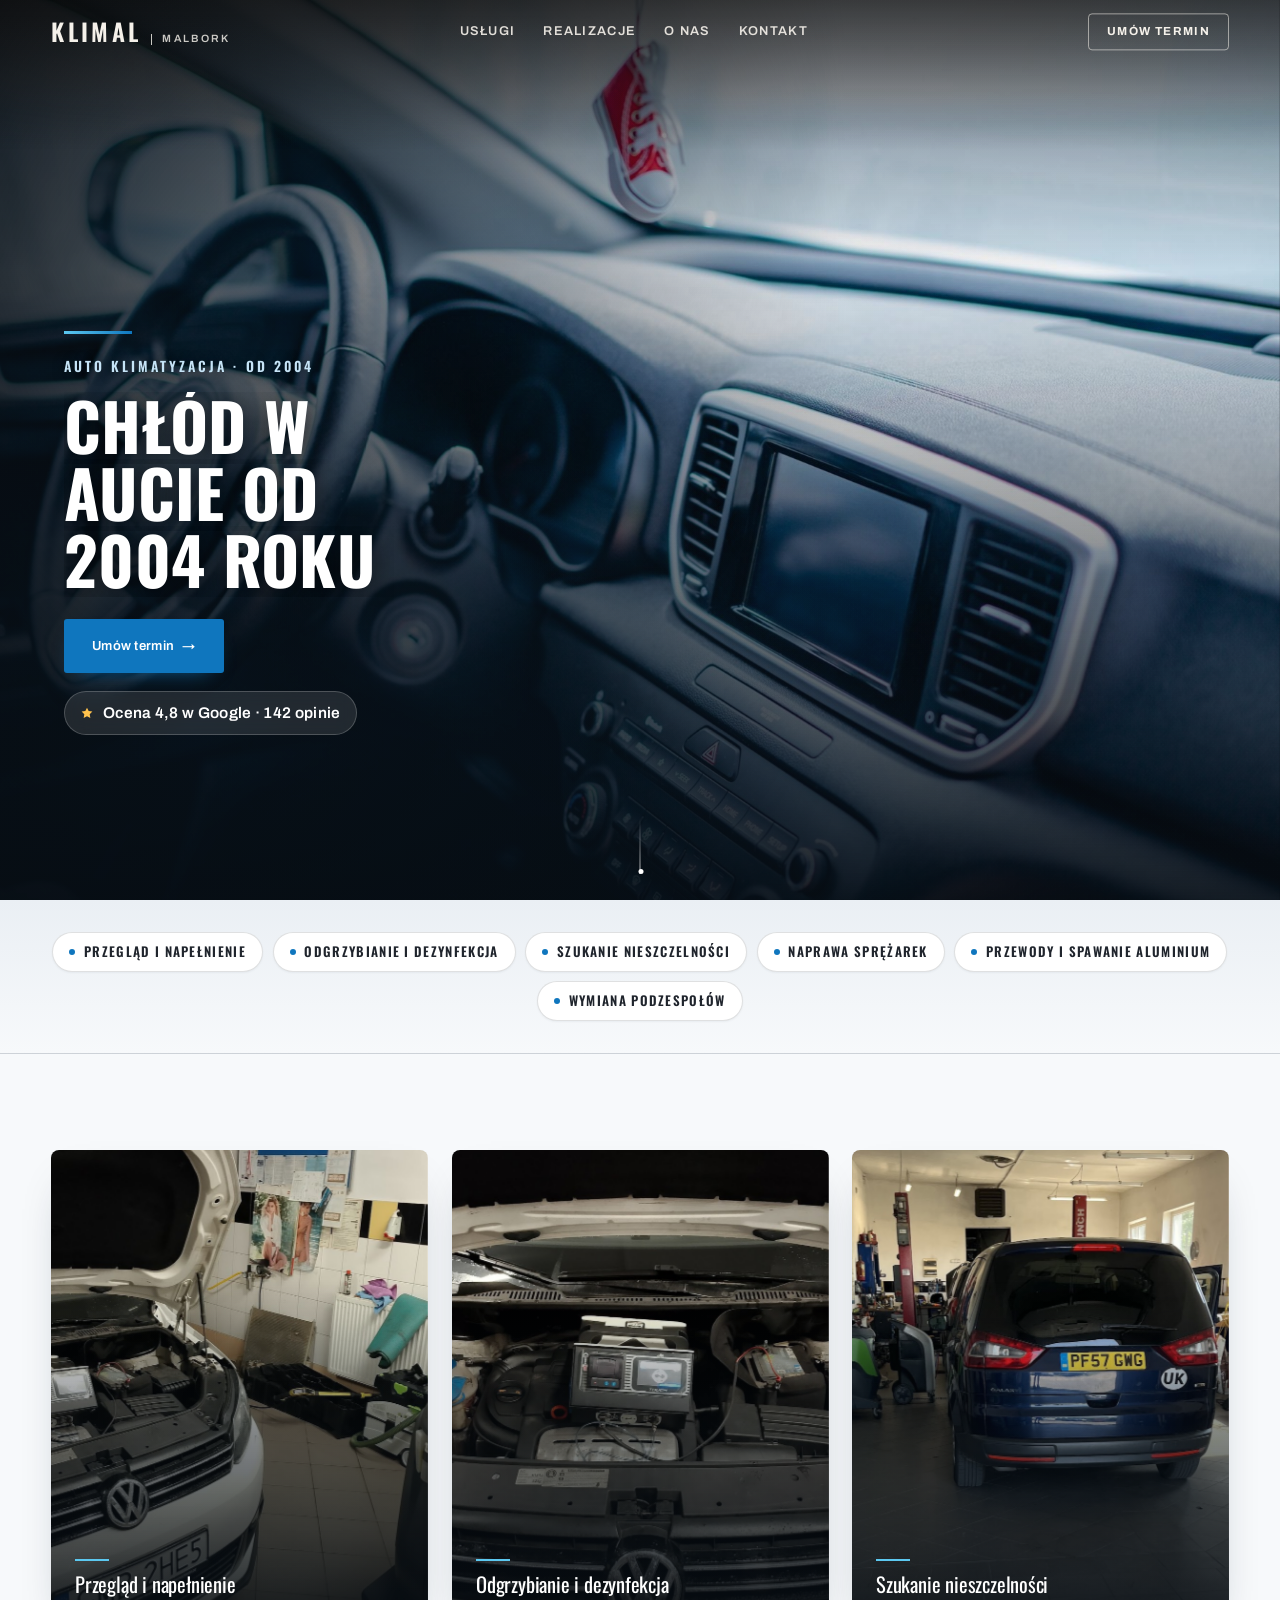
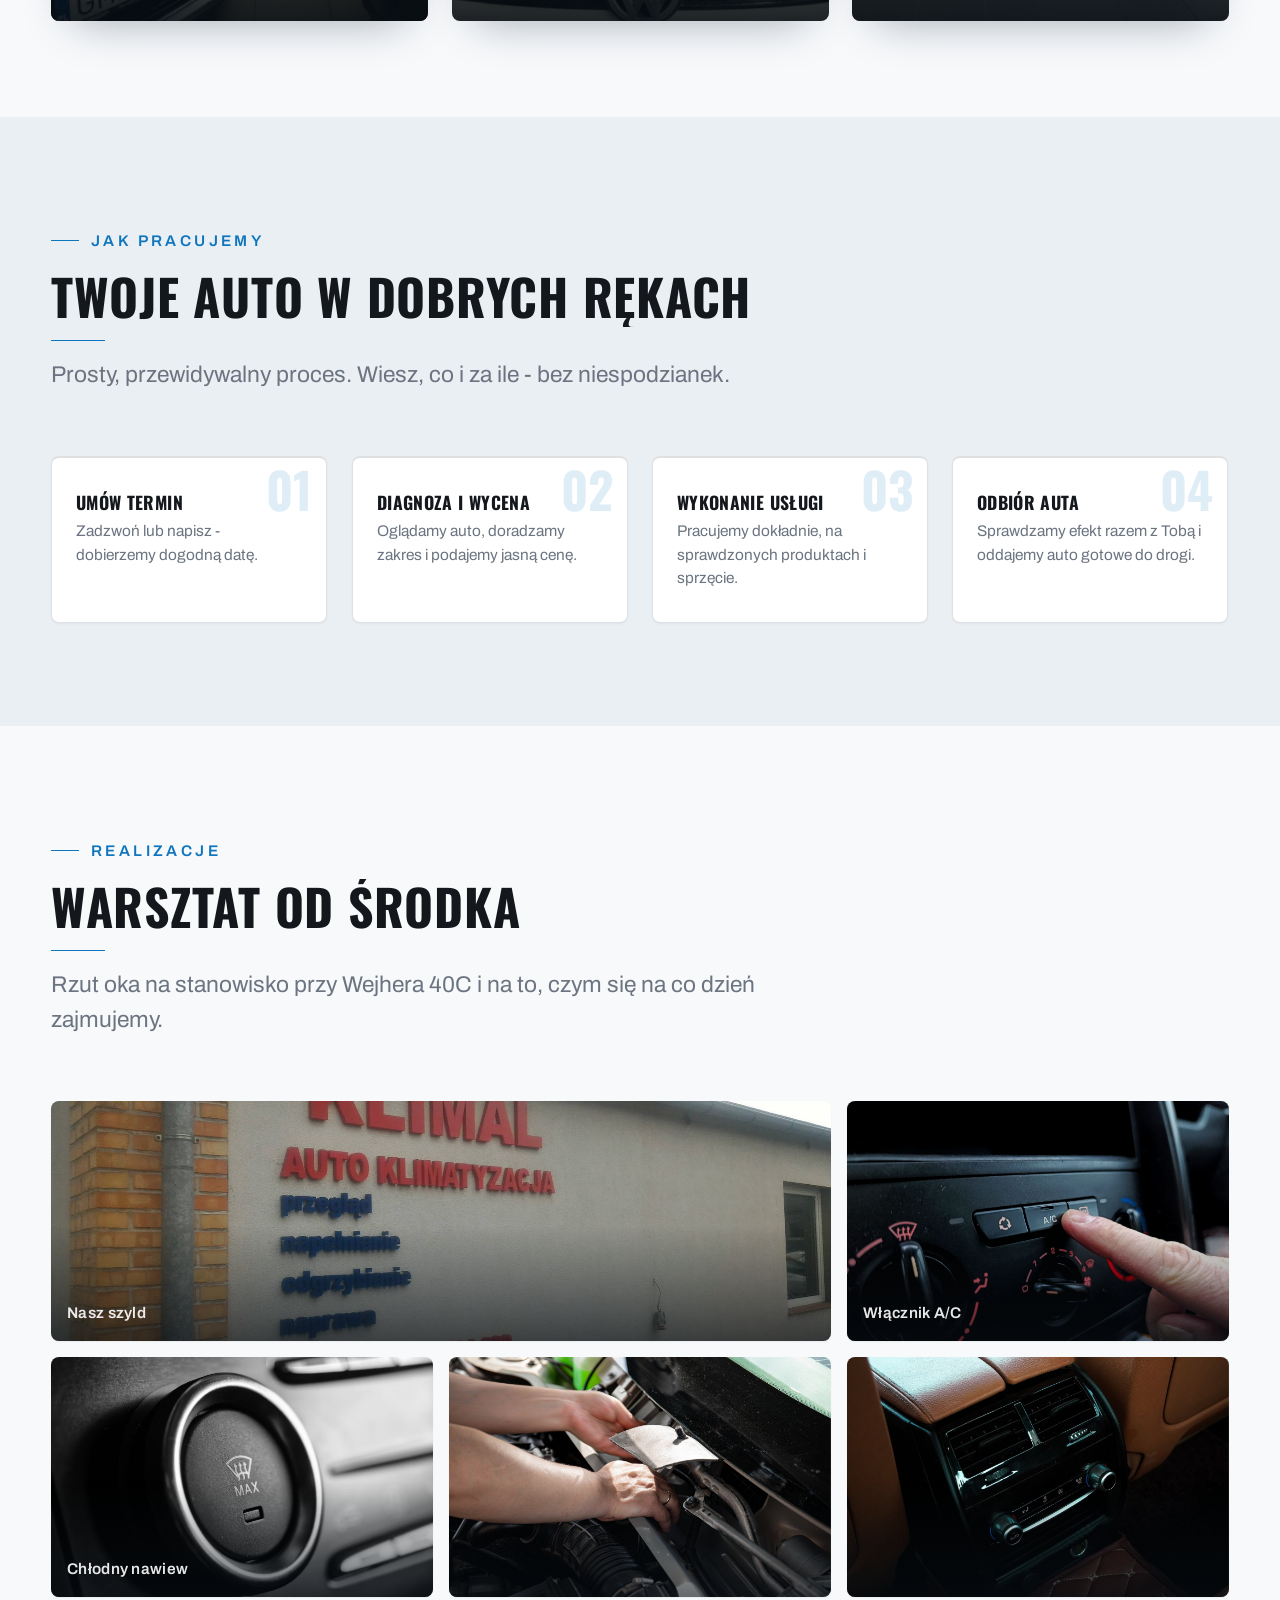
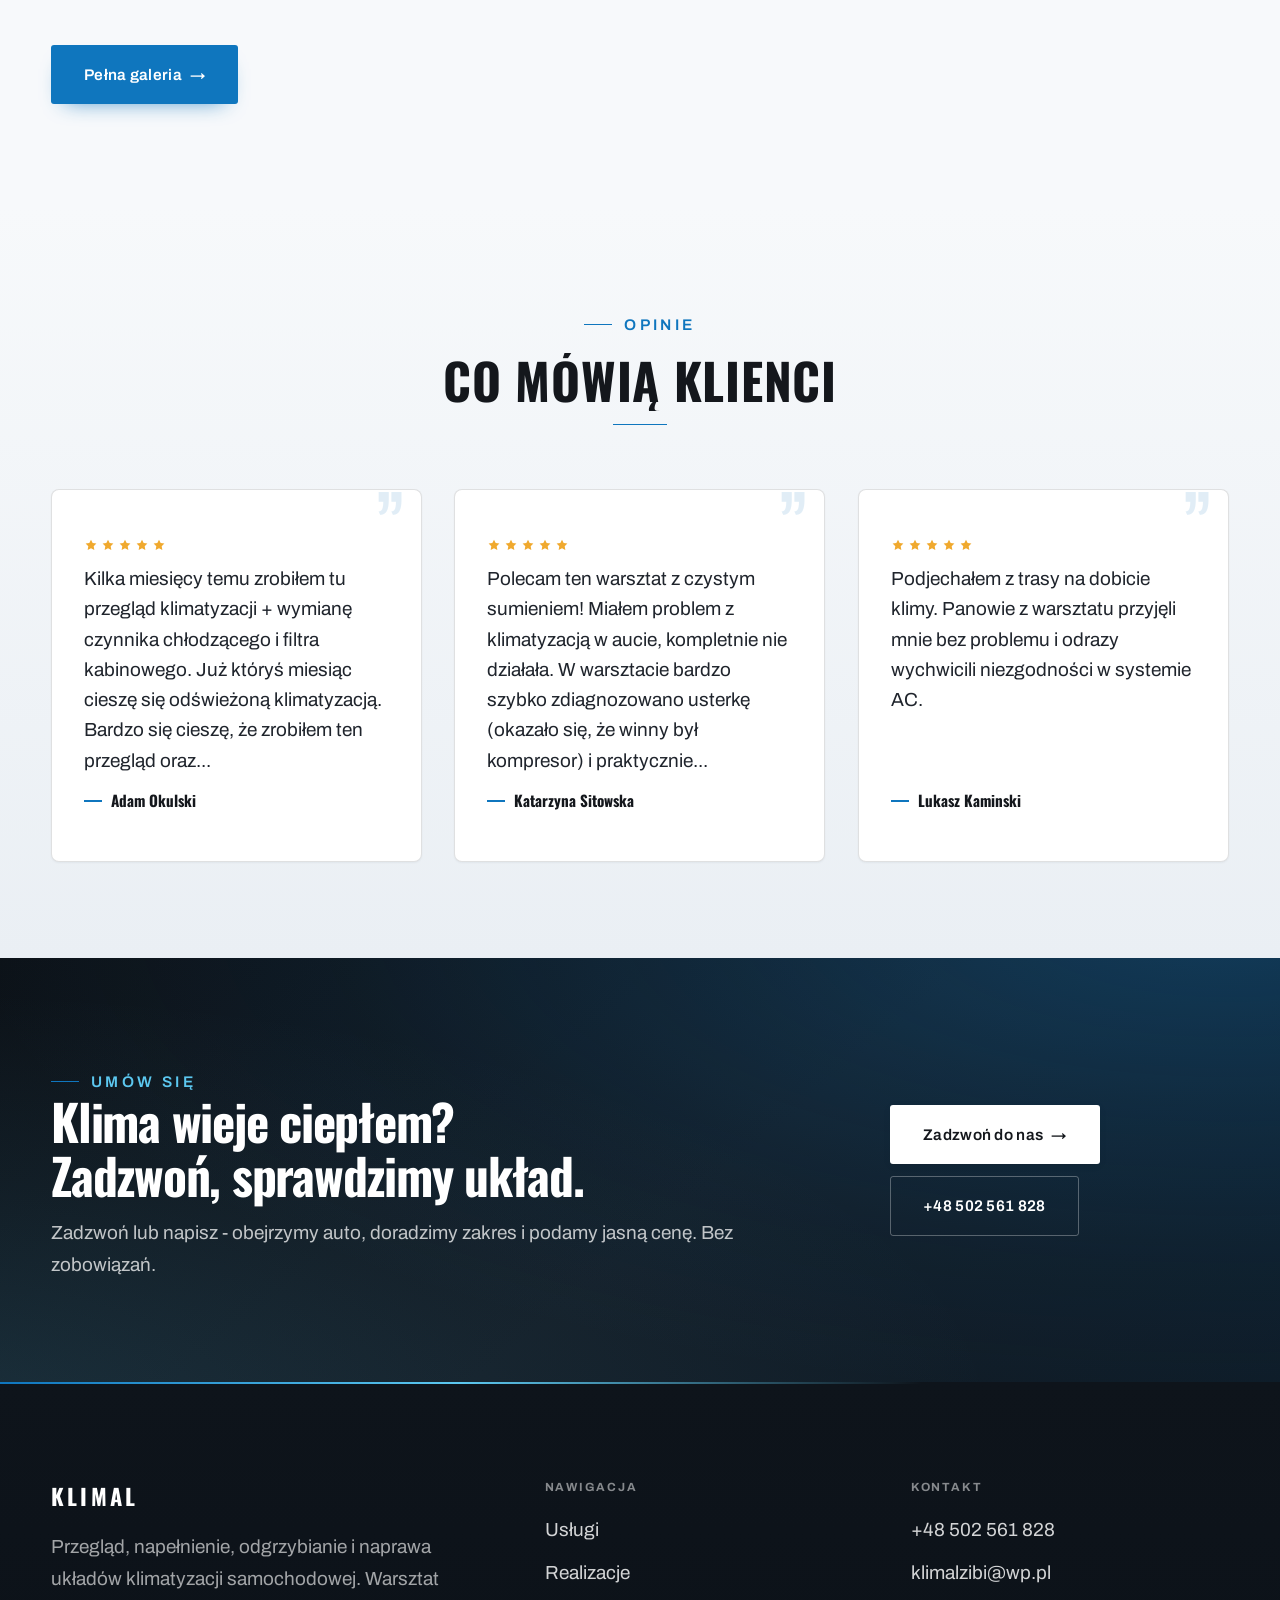
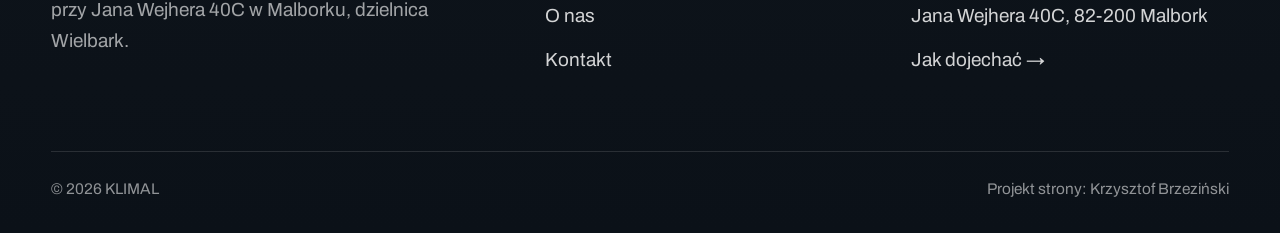
==== commit d4015ad7: "[claude-edit][cmt:be8b4f93-6200-4a53-b5fc-4686eb3cd796] Szlif wizualny: lodowa paleta i kontrast, he" ====
--- a/index.html
+++ b/index.html
@@ -36,6 +36,7 @@
     <a href="kontakt.html" class="btn btn-accent ha-cta">Umów termin <span class="arr">→</span></a>
       <p class="ha-rating"><svg class="ico-star" width="14" height="14" viewBox="0 0 24 24" style="vertical-align:-2px" aria-hidden="true"><path d="M12 2.8l2.85 5.8 6.4.93-4.63 4.5 1.1 6.37L12 17.4l-5.72 3 1.1-6.37-4.63-4.5 6.4-.93L12 2.8Z" fill="currentColor"/></svg> Ocena 4,8 w Google · 142 opinie</p>
   </div>
+  <span class="ha-scroll" aria-hidden="true"></span>
 </section>
 <section class="spec-ribbon">
   <div class="wrap">
--- a/assets/styles.css
+++ b/assets/styles.css
@@ -820,3 +820,154 @@
 
 /* === auto-paleta ze zdjęć klienta (dopasowanie do estetyki socials) === */
 :root{--accent:#3373A6;--accent-d:#235983;--accent-soft:rgba(51,115,166,0.10);--paper:#F8F9F9;--paper-2:#EDEFEF;--paper-3:#E5E7E8;}
+
+
+/* ============================================================
+   POLISH 2026-07-27 - podniesienie estetyki (prośba Szymona).
+   Doklejane NA KOŃCU: wygrywa kaskadą nad blokiem auto-palety.
+   Zakres: paleta i kontrast, hero, pasek usług, bramy, proces,
+   galeria, opinie, band CTA, nav, stopka. Bez zmian treści.
+   ============================================================ */
+
+:root{
+  --accent:#0F76BE;
+  --accent-d:#0B5A94;
+  --accent-soft:rgba(15,118,190,.10);
+  --accent-ice:#5CC8F0;
+  --paper:#F7F9FB;
+  --paper-2:#EAEFF4;
+  --paper-3:#E1E8EE;
+  --muted:#6B7480;
+  --dark:#0E141B;
+  --line:rgba(14,20,27,.13);
+  --sh-lift:0 20px 44px -24px rgba(10,30,50,.42);
+  --r-md:8px;
+}
+
+/* --- kontrast na przyciskach akcentowych (akcent jest teraz niebieski, nie mosiądz) --- */
+.btn-accent,.btn-accent:hover,.nav .nav-links a.btn-accent,.nav .nav-links a.btn-accent:hover,
+.sticky-reserve .sr-book{color:#fff}
+@media(min-width:681px){
+  .nav:not(.nav-solid) .nav-links a.btn-accent:hover{color:#fff}
+}
+.btn-accent{box-shadow:0 10px 22px -14px rgba(15,118,190,.9)}
+.btn-accent:hover{box-shadow:0 16px 30px -16px rgba(15,118,190,.95)}
+
+/* --- HERO: głębszy scrim z lodowym podbiciem, czytelniejszy kicker, ocena jako pigułka --- */
+.hero-auto .ha-veil{
+  background:linear-gradient(90deg,rgba(7,13,19,.84) 0%,rgba(7,13,19,.44) 36%,rgba(7,13,19,.04) 66%),
+             linear-gradient(180deg,rgba(7,13,19,.52) 0%,rgba(7,13,19,0) 30%,rgba(7,13,19,.6) 74%,rgba(7,13,19,.9) 100%),
+             radial-gradient(120% 78% at 8% 92%,rgba(15,118,190,.34),transparent 62%)}
+.ha-tick{width:68px;height:3px;background:linear-gradient(90deg,var(--accent-ice),var(--accent))}
+.ha-kicker{color:#C6E4F7;text-shadow:0 1px 12px rgba(0,0,0,.6)}
+.ha-claim{font-size:clamp(2.2rem,5.1vw,4.2rem);text-shadow:0 3px 28px rgba(0,0,0,.6)}
+.ha-inner{max-width:30ch}
+.hero-auto{padding-top:104px}
+.ha-cta{padding:.95rem 1.7rem;font-size:.82rem}
+.ha-rating{display:inline-flex;align-items:center;gap:.55rem;padding:.5rem .95rem;border-radius:999px;
+  background:rgba(255,255,255,.11);border:1px solid rgba(255,255,255,.2);backdrop-filter:blur(8px);
+  text-shadow:none;opacity:1}
+.ha-rating .ico-star{color:#FFC24D}
+.ha-scroll{position:absolute;left:50%;bottom:26px;z-index:3;width:1px;height:56px;transform:translateX(-50%);
+  pointer-events:none;background:linear-gradient(180deg,rgba(255,255,255,0),rgba(255,255,255,.75))}
+.ha-scroll::before{content:"";position:absolute;left:50%;bottom:0;width:5px;height:5px;border-radius:50%;
+  margin-left:-2px;background:#fff;animation:haPulse 2.4s ease-in-out infinite}
+@keyframes haPulse{0%,100%{opacity:.35}50%{opacity:1}}
+@media(max-width:640px){.ha-scroll{display:none}}
+@media(prefers-reduced-motion:reduce){.ha-scroll::before{animation:none}}
+
+/* --- PASEK USŁUG: pigułki zamiast łamiących się kropek (na wąskim wrap wygląda celowo) --- */
+.spec-ribbon{background:linear-gradient(180deg,var(--paper-2) 0%,var(--paper) 100%);border-bottom:1px solid var(--line)}
+.spec-ribbon .wrap{padding-block:var(--space-6)}
+.sr-row{gap:.55rem .6rem}
+.sr-row li{padding:.52rem 1rem;background:#fff;border:1px solid var(--line);border-radius:999px;
+  letter-spacing:.1em;color:var(--ink-soft);box-shadow:0 1px 2px rgba(10,30,50,.05);
+  transition:transform var(--dur) var(--ease),border-color var(--dur) var(--ease),color var(--dur) var(--ease)}
+.sr-row li::before{content:"";width:6px;height:6px;border-radius:50%;background:var(--accent);margin-right:.55rem;flex:none}
+.sr-row li:not(:last-child)::after{display:none}
+.sr-row li:hover{transform:translateY(-2px);border-color:var(--accent);color:var(--accent)}
+
+/* --- BRAMY USŁUG: głębszy gradient, kreska akcentu, unoszenie --- */
+.gateways-band{padding-block:var(--space-9)}
+.gateways{gap:var(--space-5)}
+.gateway{aspect-ratio:4/5;border-radius:var(--r-md);box-shadow:var(--sh-lift);
+  transition:transform .5s var(--ease),box-shadow .5s var(--ease)}
+.gateway::after{background:linear-gradient(180deg,rgba(7,13,19,0) 28%,rgba(7,13,19,.5) 60%,rgba(7,13,19,.9) 100%)}
+.gateway:hover{transform:translateY(-6px)}
+.gateway:hover img{transform:scale(1.07)}
+.gateway .g-ttl{font-size:1.28rem;padding:var(--space-6) var(--space-5) var(--space-5)}
+.gateway .g-ttl::before{content:"";display:block;width:34px;height:2px;background:var(--accent-ice);
+  margin-bottom:.75rem;transition:width .45s var(--ease)}
+.gateway:hover .g-ttl::before{width:68px}
+
+/* --- PROCES: karty zamiast gołego tekstu, duży numer w tle --- */
+.auto-proc{background:var(--paper-2)}
+.auto-proc-row{gap:var(--space-5)}
+.auto-proc-row li{background:#fff;border:1px solid var(--line);border-top:2px solid var(--line);
+  border-radius:var(--r-md);padding:var(--space-6) var(--space-5) var(--space-6);overflow:hidden;
+  box-shadow:0 1px 2px rgba(10,30,50,.05);
+  transition:transform var(--dur) var(--ease),box-shadow var(--dur) var(--ease)}
+.auto-proc-row li::before{width:44%;transition:width .5s var(--ease)}
+.auto-proc-row li:hover{transform:translateY(-4px);box-shadow:var(--sh-lift)}
+.auto-proc-row li:hover::before{width:100%}
+.auto-proc-row .ap-no{position:absolute;top:.35rem;right:.9rem;font-size:3.1rem;line-height:1;
+  color:var(--accent);opacity:.13;letter-spacing:0}
+.auto-proc-row h3{margin-top:.2rem;position:relative;z-index:2}
+
+/* --- GALERIA: miękkie kafle, podpis czytelny bez najeżdżania --- */
+.tile{border-radius:var(--r-md);box-shadow:0 1px 2px rgba(10,30,50,.06);
+  transition:transform var(--dur) var(--ease),box-shadow var(--dur) var(--ease)}
+.tile::after{content:"";position:absolute;inset:0;pointer-events:none;
+  background:linear-gradient(180deg,transparent 52%,rgba(7,13,19,.62) 100%)}
+.tile:hover{transform:translateY(-3px);box-shadow:var(--sh-lift)}
+.tile .cap{z-index:2;opacity:1;transform:none;background:none;font-weight:600;letter-spacing:.02em}
+
+/* --- OPINIE: białe karty na chłodnym tle, znak cudzysłowu, złote gwiazdki --- */
+.opinie{background:linear-gradient(180deg,var(--paper) 0%,var(--paper-2) 100%)}
+.op-card{position:relative;background:#fff;border-radius:var(--r-md);padding:var(--space-7) var(--space-6);
+  box-shadow:0 1px 2px rgba(10,30,50,.05);transition:transform var(--dur) var(--ease),box-shadow var(--dur) var(--ease)}
+.op-card::before{content:"\201D";position:absolute;top:-.6rem;right:1.1rem;font-family:var(--font-display);
+  font-size:5.4rem;line-height:1;color:var(--accent);opacity:.12;pointer-events:none}
+.op-card:hover{transform:translateY(-4px);box-shadow:var(--sh-lift)}
+.op-star{display:inline-flex;gap:.18rem;color:#F0A92E}
+.op-card blockquote{position:relative;z-index:2}
+.op-autor{display:inline-flex;align-items:center;gap:.55rem;margin-top:auto}
+.op-autor::before{content:"";width:18px;height:2px;background:var(--accent);flex:none}
+
+/* --- BAND CTA: ciemny grafit z lodowym blaskiem --- */
+.cta{background:linear-gradient(140deg,#0C1218 0%,#131C25 55%,#0E1C28 100%)}
+.cta::before{content:"";position:absolute;inset:0;width:auto;height:auto;border-radius:0;z-index:1;pointer-events:none;
+  background:radial-gradient(130% 150% at 96% -10%,rgba(15,118,190,.34) 0%,rgba(15,118,190,.16) 32%,rgba(15,118,190,.05) 55%,transparent 76%),
+             radial-gradient(120% 140% at -8% 108%,rgba(92,200,240,.14) 0%,rgba(92,200,240,.05) 40%,transparent 72%)}
+.cta .eyebrow{color:var(--accent-ice)}
+.cta .btn-light:hover{background:#fff;color:var(--accent-d)}
+
+/* --- NAV po scrollu + stopka: chłodniejszy grafit, cienka kreska akcentu --- */
+.nav.nav-solid{background:rgba(11,17,24,.93);border-bottom-color:rgba(92,200,240,.16)}
+.nav.nav-solid .brand .sub{color:var(--accent-ice)}
+footer{position:relative;background:linear-gradient(180deg,#0E141B 0%,#0B1118 100%)}
+footer::before{content:"";position:absolute;left:0;right:0;top:0;height:2px;
+  background:linear-gradient(90deg,var(--accent),var(--accent-ice),transparent 72%)}
+footer .foot-brand .name{letter-spacing:.14em}
+footer a:hover{color:var(--accent-ice)}
+
+/* --- nagłówki podstron: ten sam lodowy sznyt co hero --- */
+.pagehead::after{content:"";position:absolute;inset:0;pointer-events:none;
+  background:linear-gradient(180deg,rgba(7,13,19,.28) 0%,rgba(7,13,19,.74) 100%),
+             radial-gradient(130% 150% at -6% 108%,rgba(15,118,190,.34) 0%,rgba(15,118,190,.14) 34%,rgba(15,118,190,.04) 58%,transparent 78%)}
+.pagehead .wrap{position:relative;z-index:2}
+
+/* --- galeria: wyższe wiersze, mniej ucinania kadrów --- */
+.gallery{grid-auto-rows:240px}
+@media(max-width:900px){.gallery{grid-auto-rows:200px}}
+.auto-proc-row h3{padding-right:2.8rem}
+@media(max-width:520px){.auto-proc-row .ap-no{font-size:2.5rem;top:.5rem;right:.7rem}}
+
+/* --- OFERTA: równe kolumny (asymetria .8/1.2 dawała zdjęcia różnej wielkości), numer z kreską --- */
+.svc-row,.svc-row.rev{grid-template-columns:1fr 1fr;padding-block:var(--space-9)}
+.svc-row-art{aspect-ratio:16/11;box-shadow:var(--sh-lift)}
+.svc-row-art img{transition:transform .7s var(--ease)}
+.svc-row:hover .svc-row-art img{transform:scale(1.04)}
+.svc-row .num{display:inline-flex;align-items:center;gap:.6rem;font-size:.95rem}
+.svc-row .num::before{content:"";width:26px;height:2px;background:var(--accent)}
+@media(max-width:760px){.svc-row,.svc-row.rev{grid-template-columns:1fr;padding-block:var(--space-8)}}
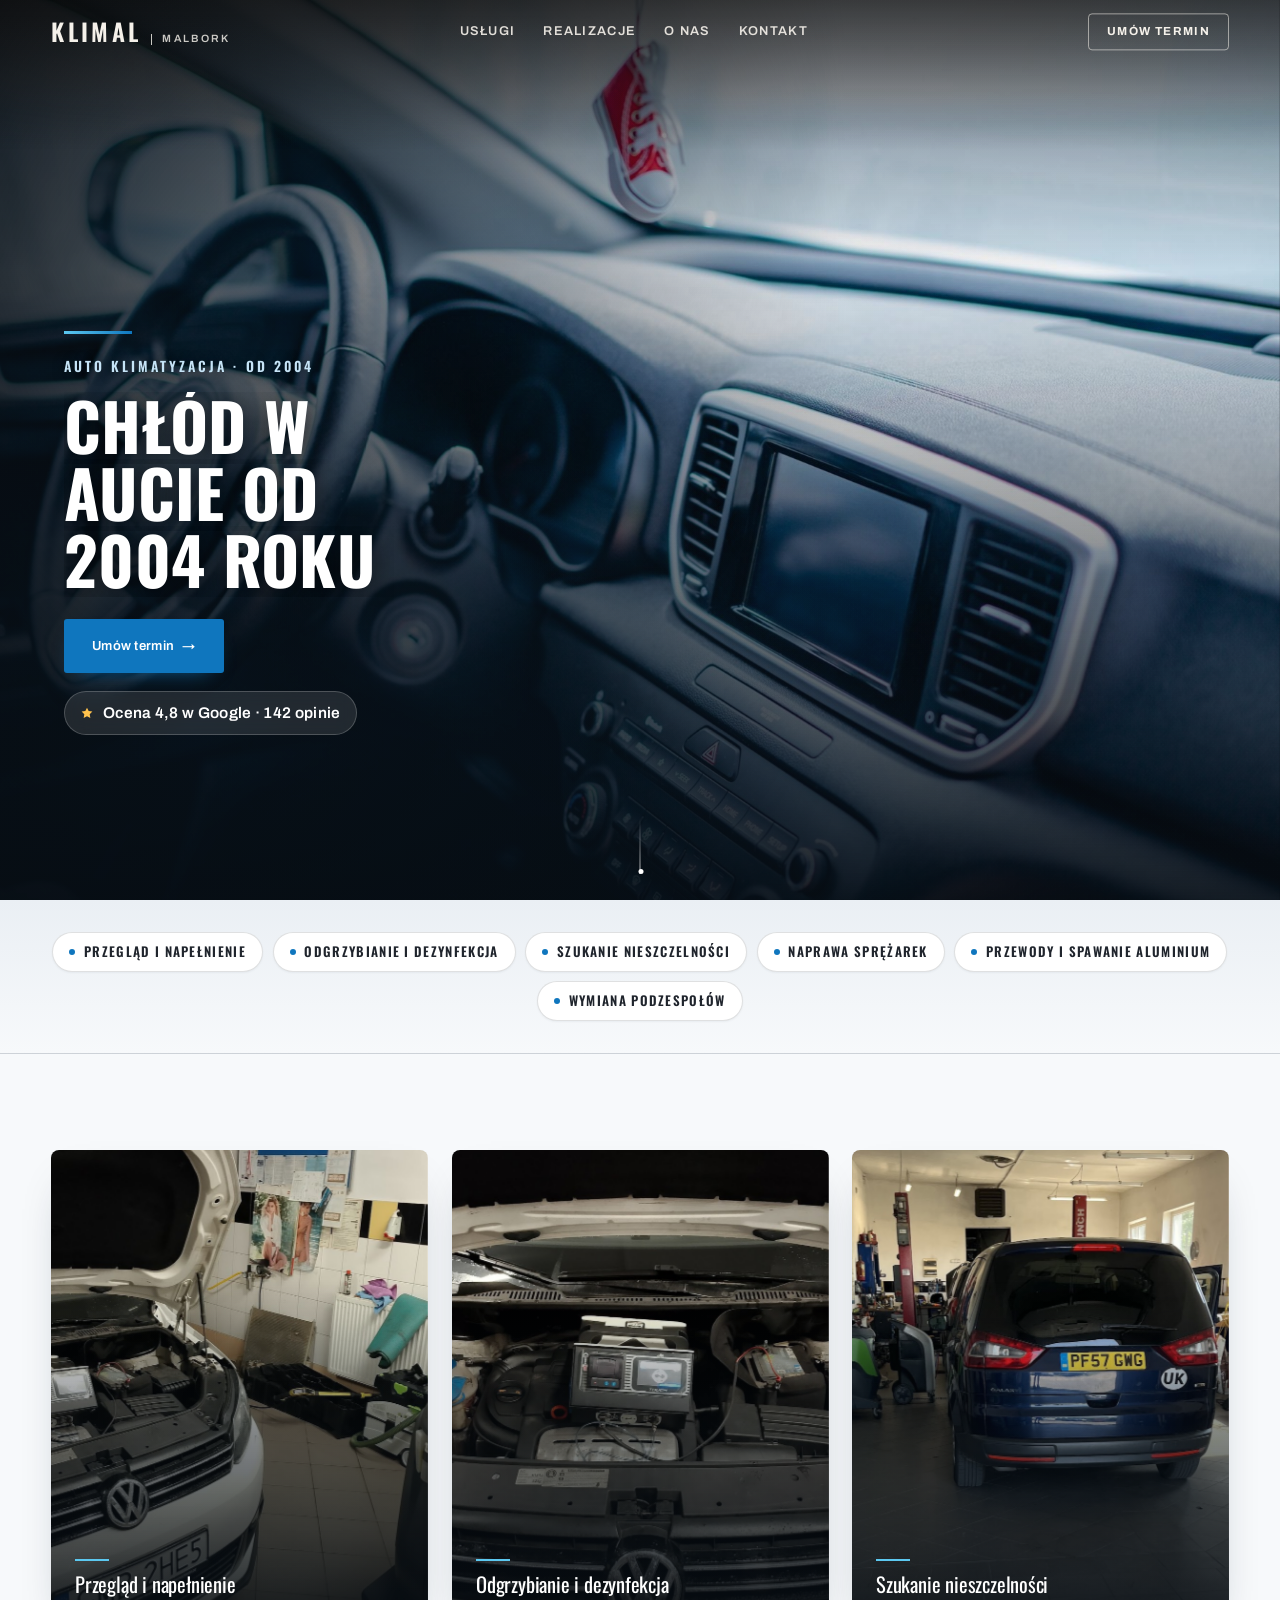
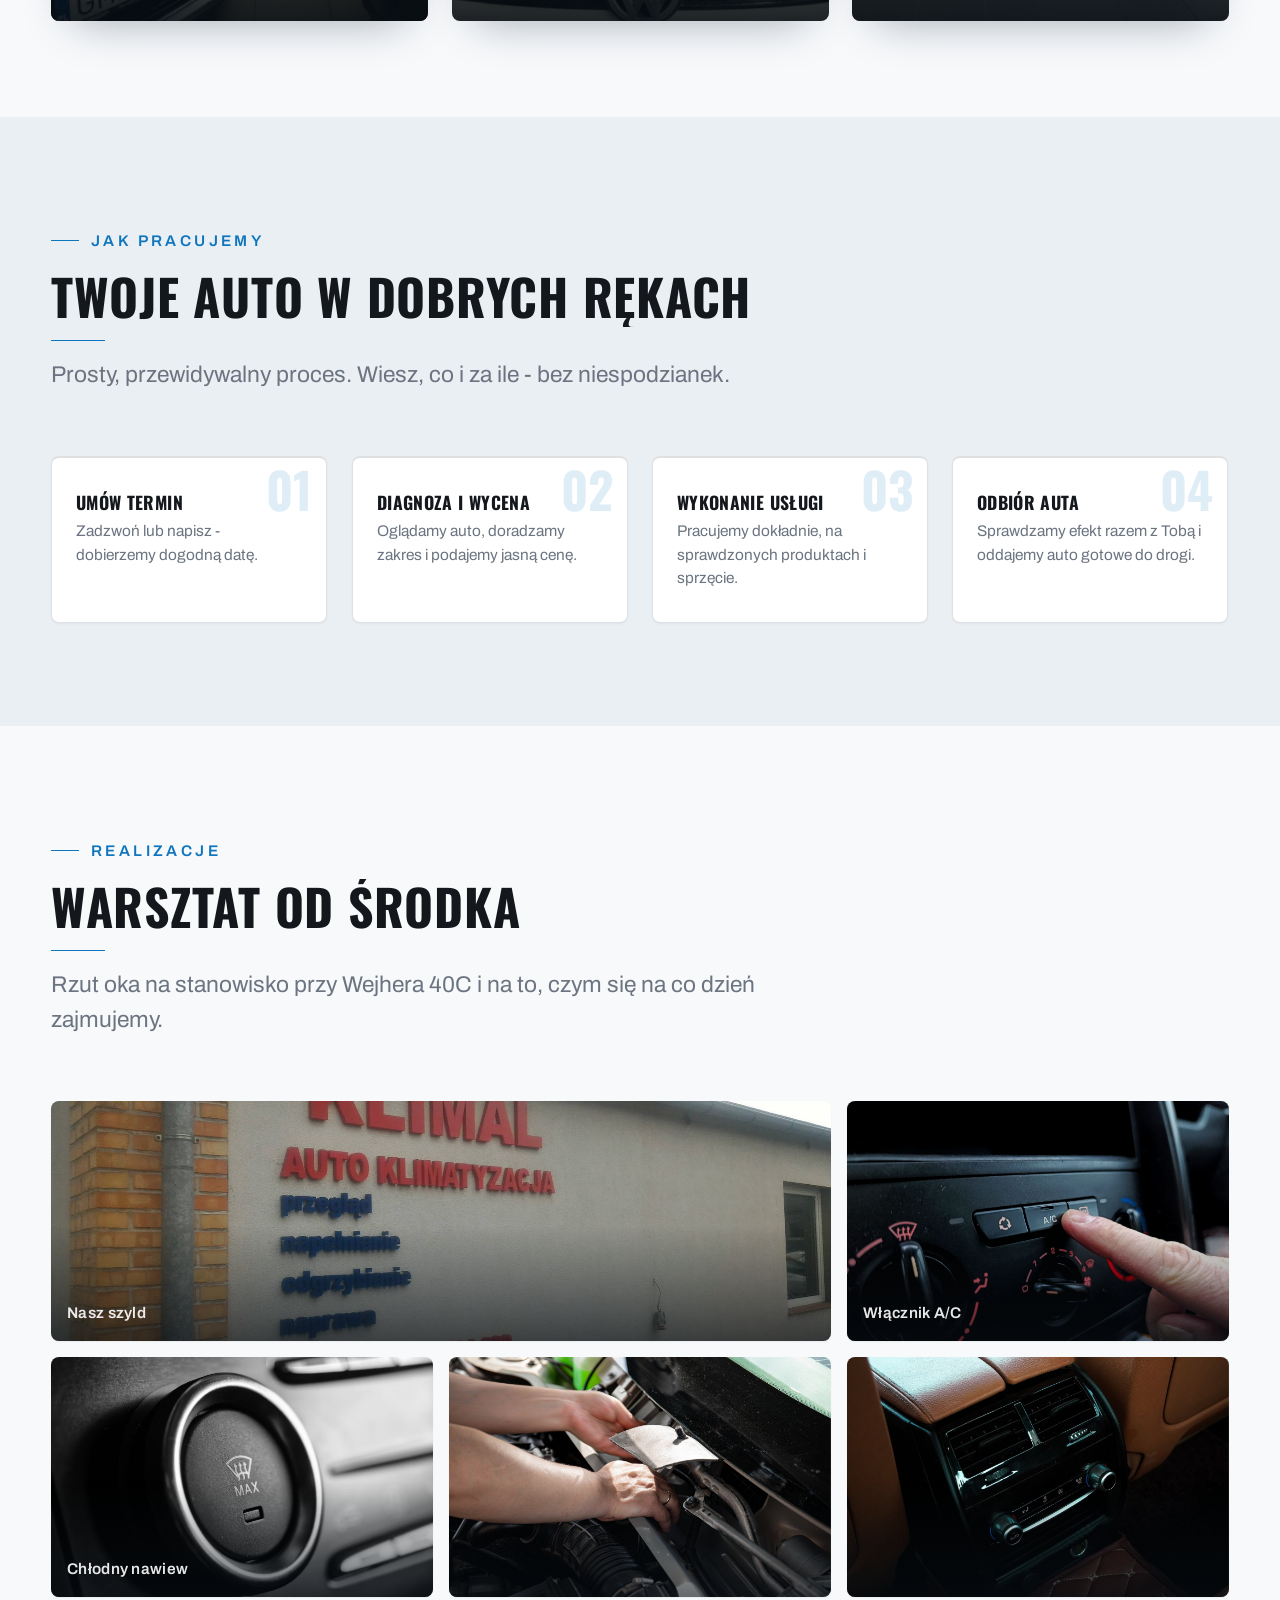
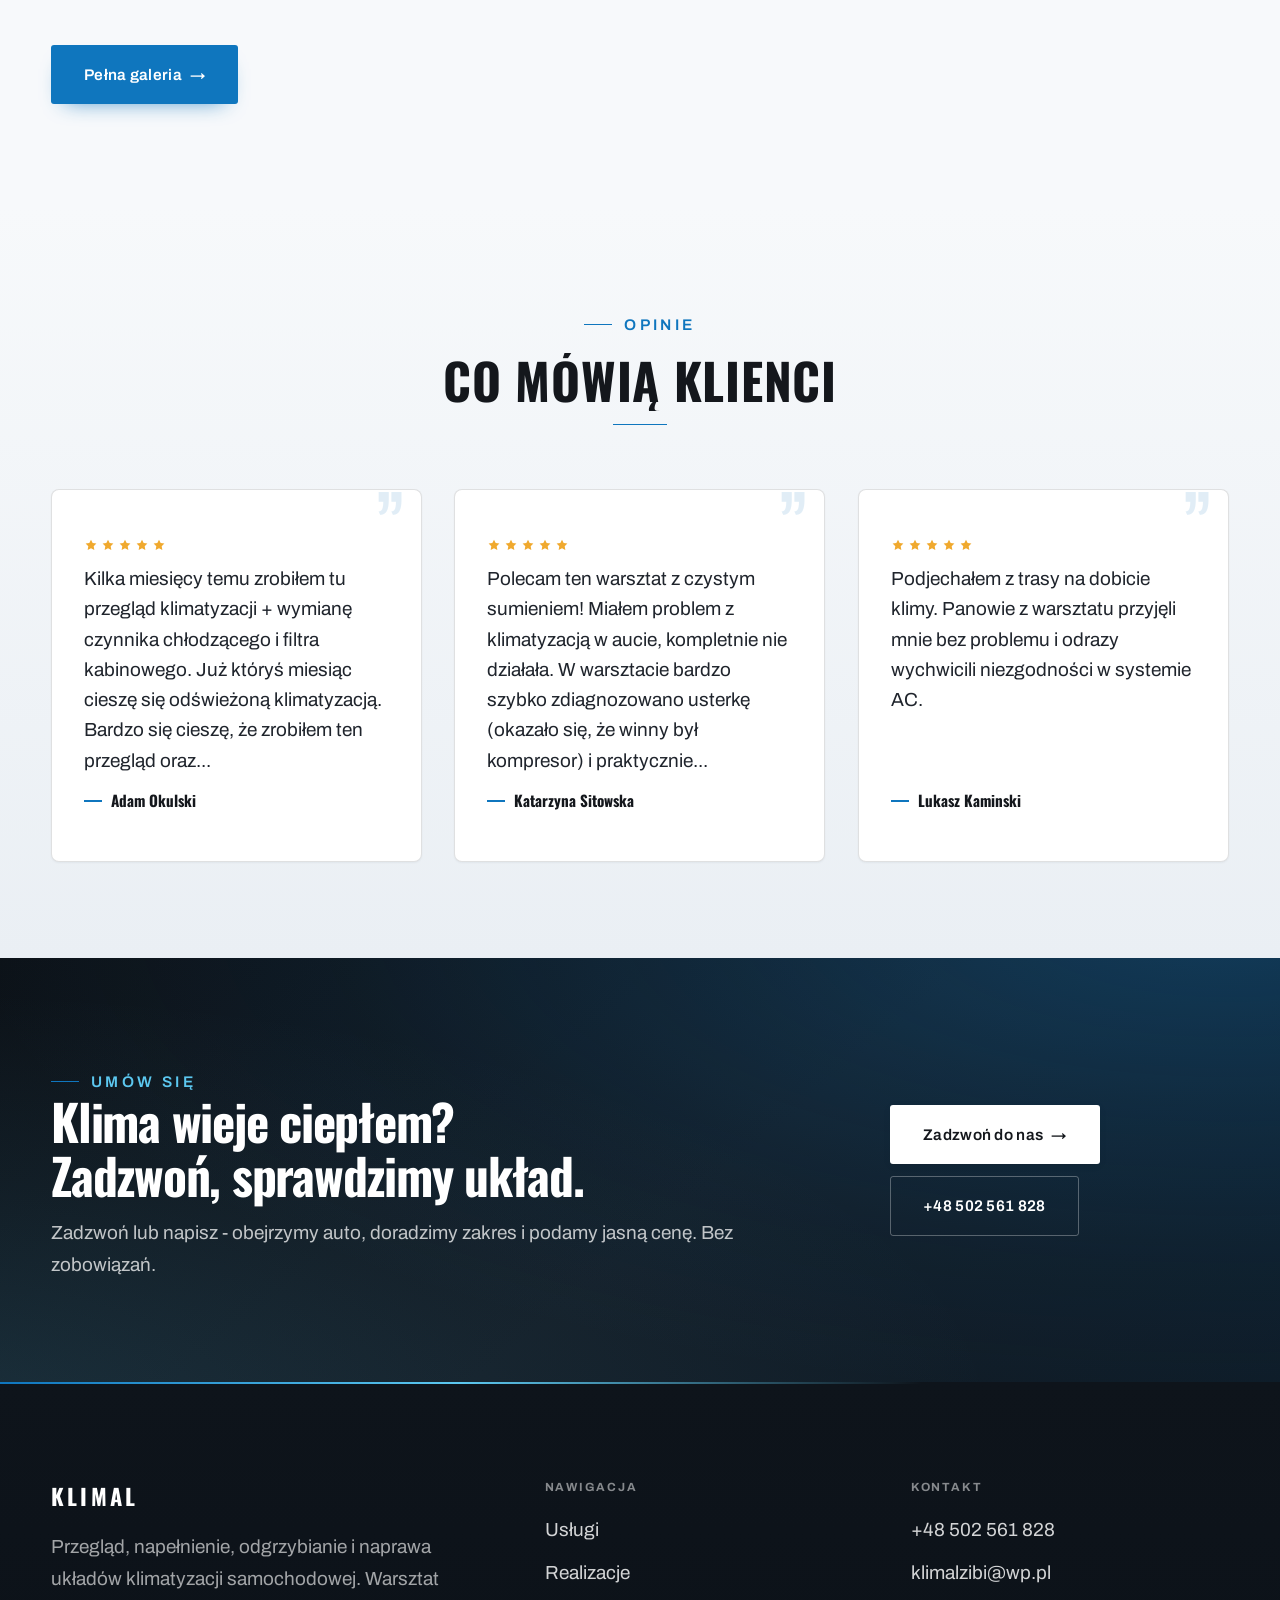
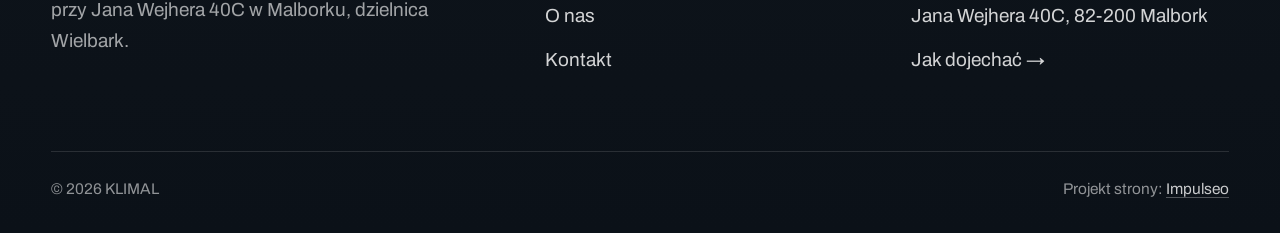
==== commit ba80ac7d: "Stopka: podpis Impulseo z linkiem + poprawka znikajacego napisu w naglowku" ====
--- a/index.html
+++ b/index.html
@@ -135,7 +135,7 @@
     </div>
     <div class="foot-bot">
       <span>© 2026 KLIMAL</span>
-      <span>Projekt strony: Krzysztof Brzeziński</span>
+      <span>Projekt strony: <a class="foot-credit" href="https://impulseo.pl" target="_blank" rel="noopener">Impulseo</a></span>
     </div>
   </div>
 </footer>
--- a/assets/styles.css
+++ b/assets/styles.css
@@ -1,7 +1,7 @@
 /* ============================================================
    STOLBASZ — premium, architektoniczny B2B fit-out
    Jasna paleta, zero brązu. System wg premium-web-craft.
-   Projekt strony: Krzysztof Brzeziński
+   Projekt strony: Impulseo (impulseo.pl)
    ============================================================ */
 
 :root{
@@ -971,3 +971,19 @@
 .svc-row .num{display:inline-flex;align-items:center;gap:.6rem;font-size:.95rem}
 .svc-row .num::before{content:"";width:26px;height:2px;background:var(--accent)}
 @media(max-width:760px){.svc-row,.svc-row.rev{grid-template-columns:1fr;padding-block:var(--space-8)}}
+
+
+/* ====== IMPULSEO-FIX-20260731 ======================================================
+   1) PODPIS w stopce jest teraz linkiem do impulseo.pl - ma być widocznie klikalny.
+   2) ŻYWY NAGŁÓWEK: warstwa przenikających kadrów (.mt-hero-layer) miała z-index:1, więc
+      lądowała NAD przyciemnieniem hero, a w rodzinie „fachowcy" nawet nad panelem z tekstem
+      (.hf-panel nie miał własnego z-index). Efekt: przy zmianie zdjęcia napis znikał i wracał.
+      Teraz warstwa idzie tam, gdzie zdjęcie tła (z-index:-2), a treść nagłówka dostaje twardy
+      z-index:3. Zmieniają się WYŁĄCZNIE zdjęcia w tle - napis stoi nieruchomo.
+      (hero-cine celowo pominięte: tam img ma z-index:0 i układ był poprawny.) */
+.foot-bot a.foot-credit{color:rgba(255,255,255,.78);text-decoration:none;border-bottom:1px solid rgba(255,255,255,.28)}
+.foot-bot a.foot-credit:hover{color:#fff;border-bottom-color:#fff}
+.hero-fach > img.mt-hero-layer,.hero-gastro > img.mt-hero-layer,.hero-auto > img.mt-hero-layer,
+.hero-dom > img.mt-hero-layer,.hero-studio > img.mt-hero-layer{z-index:-2}
+.hf-panel,.hf-inner,.hd-panel,.hk-panel,.ha-inner,.hs-inner,.hg-inner{position:relative;z-index:3}
+/* ====== koniec IMPULSEO-FIX-20260731 ====== */
